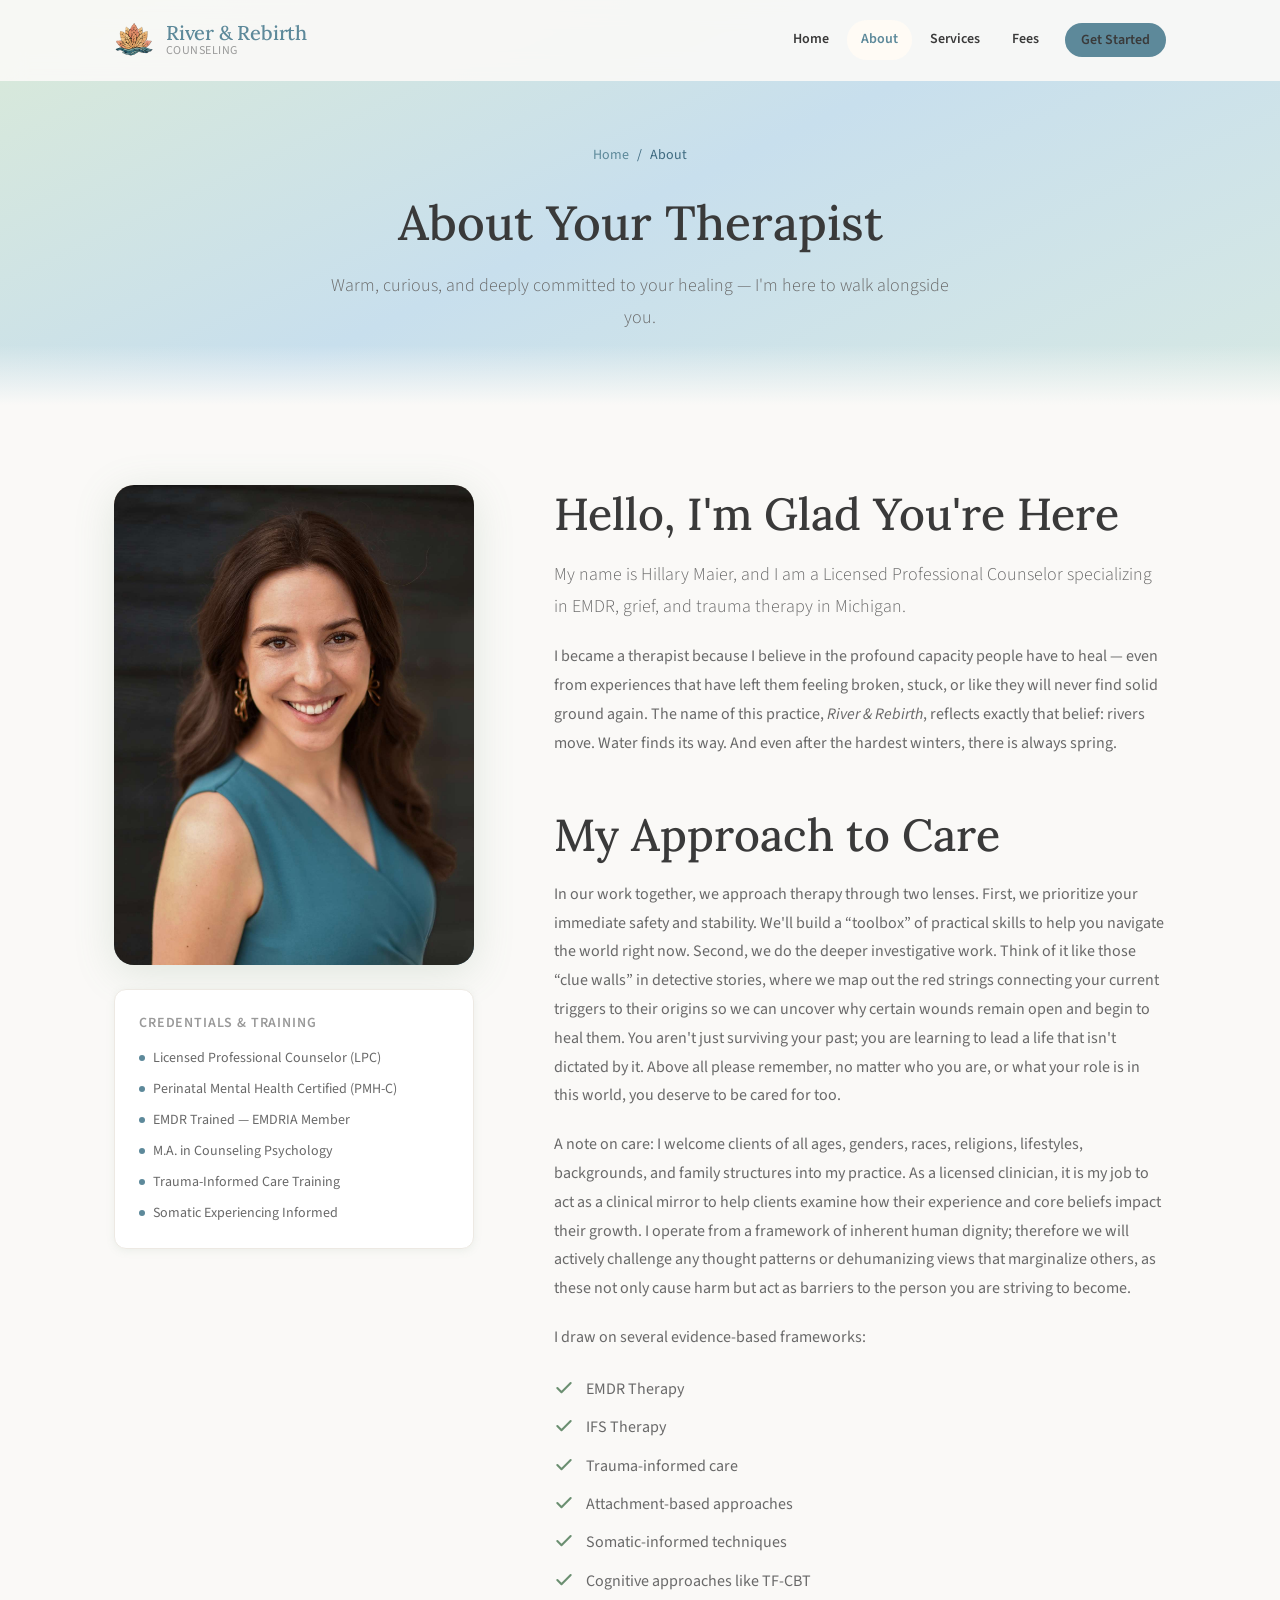
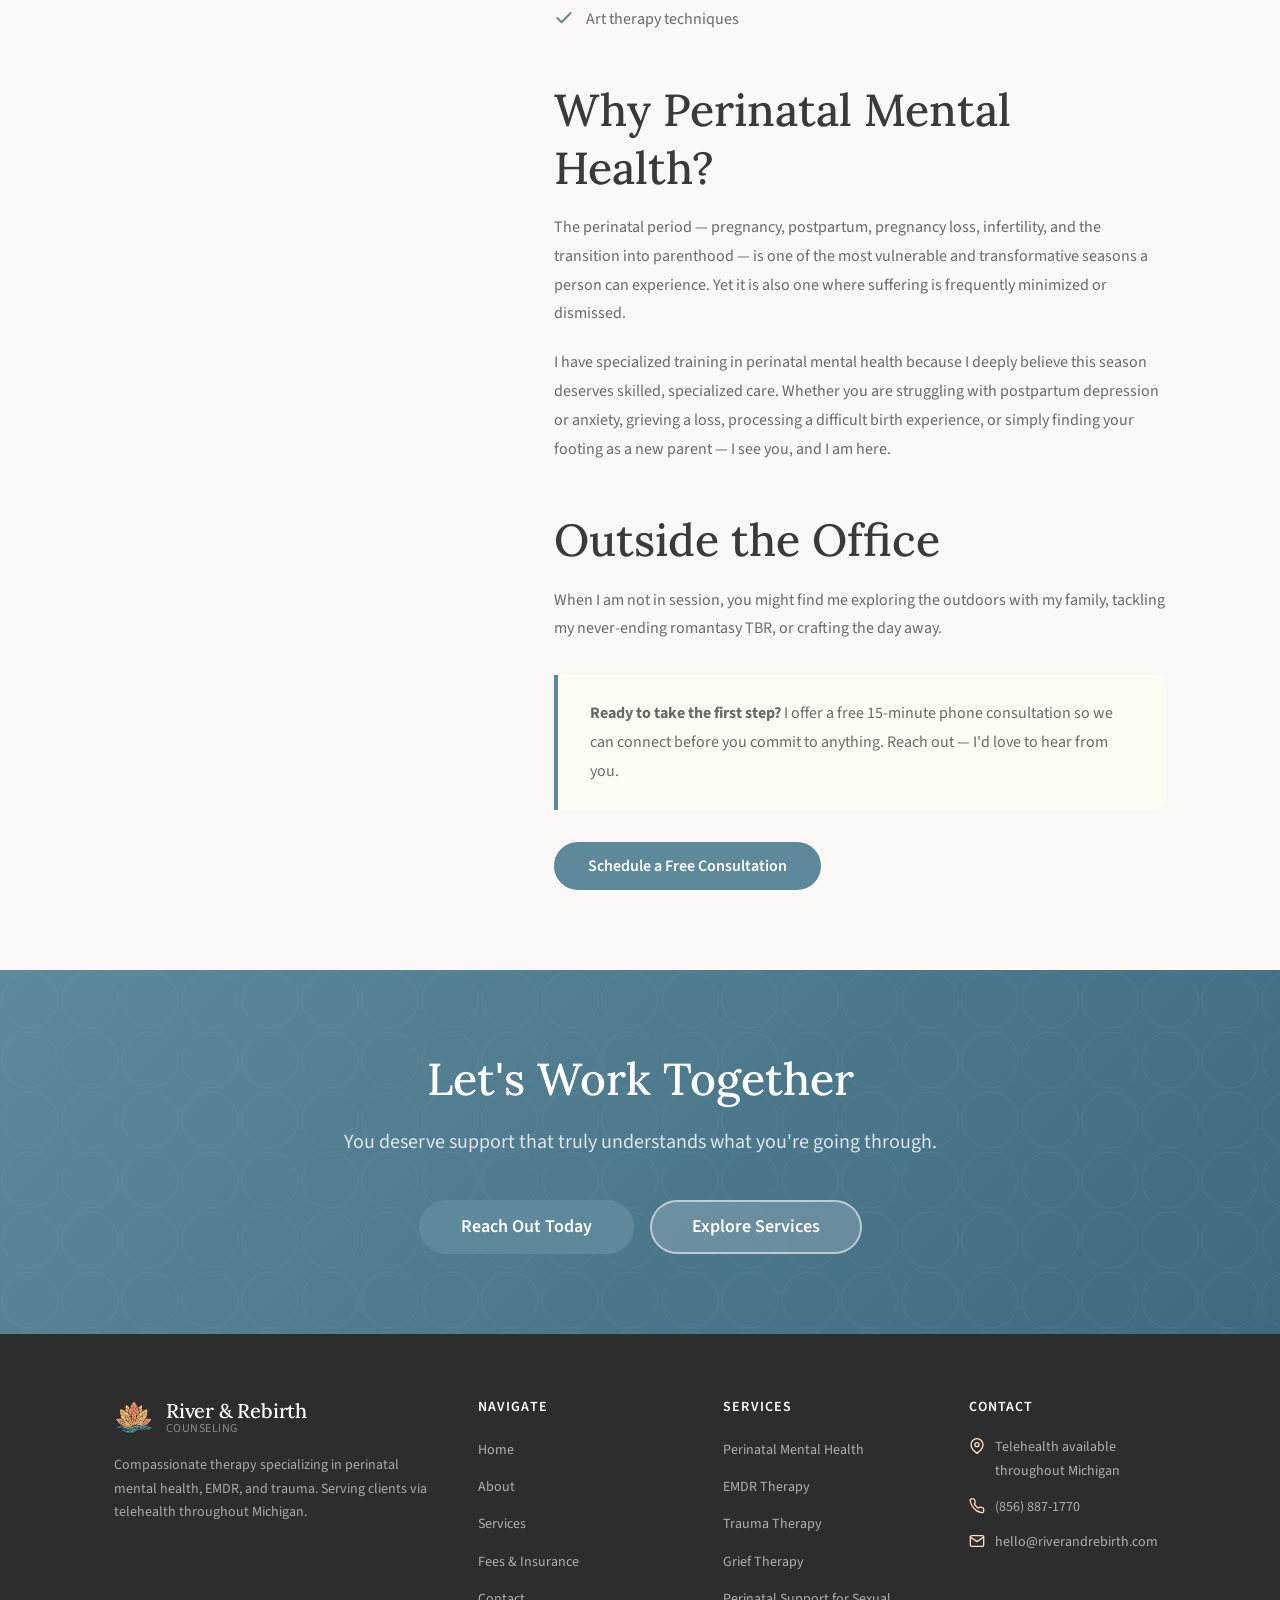
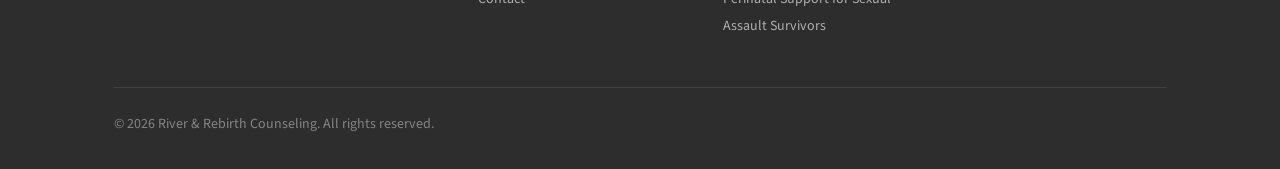
==== about.html @ 1a4ad96e "text updates" ====
<!DOCTYPE html>
<html lang="en">
<head>
  <meta charset="UTF-8">
  <meta name="viewport" content="width=device-width, initial-scale=1.0">
  <title>About | River &amp; Rebirth Counseling — Fenton, MI</title>
  <meta name="description" content="Meet your therapist at River &amp; Rebirth Counseling. Learn about the training, philosophy, and approach behind the care you'll receive.">
  <meta name="theme-color" content="#6B8F71">

  <link rel="icon" href="assets/images/logo.png" type="image/png">
  <link rel="preconnect" href="https://fonts.googleapis.com">
  <link rel="preconnect" href="https://fonts.gstatic.com" crossorigin>
  <link href="https://fonts.googleapis.com/css2?family=Lora:ital,wght@0,400;0,500;0,600;1,400;1,500&family=Source+Sans+Pro:wght@300;400;600;700&display=swap" rel="stylesheet">
  <link rel="stylesheet" href="assets/css/styles.css">
</head>
<body>
  <a href="#main" class="skip-link">Skip to main content</a>

  <!-- ═══ HEADER ═══ -->
  <header class="site-header" role="banner">
    <div class="container">
      <a href="index.html" class="site-logo" aria-label="River &amp; Rebirth Counseling — Home">
        <img class="site-logo__icon" src="assets/images/logo.png" alt="" aria-hidden="true">
        <span class="site-logo__text">
          <span class="site-logo__name">River &amp; Rebirth</span>
          <span class="site-logo__tagline">Counseling</span>
        </span>
      </a>

      <nav class="site-nav" id="main-nav" role="navigation" aria-label="Main navigation">
        <a href="index.html">Home</a>
        <a href="about.html">About</a>
        <div class="nav-dropdown">
          <a href="services.html" class="nav-dropdown__toggle" aria-haspopup="true">Services</a>
          <div class="nav-dropdown__menu" role="menu" aria-label="Service pages">
            <a href="perinatal-mental-health.html" role="menuitem">Perinatal Mental Health</a>
            <a href="emdr-therapy.html" role="menuitem">EMDR Therapy</a>
            <a href="trauma-therapy.html" role="menuitem">Trauma Therapy</a>
            <a href="perinatal-support-sexual-assault-survivors.html" role="menuitem">Perinatal Support for Sexual Assault Survivors</a>
            <a href="grief-therapy.html" role="menuitem">Grief Therapy</a>
          </div>
        </div>
        <a href="fees-insurance.html">Fees</a>
        <a href="contact.html" class="btn btn--primary btn--sm">Get Started</a>
      </nav>

      <button class="nav-toggle" aria-expanded="false" aria-controls="main-nav" aria-label="Toggle navigation">
        <span></span><span></span><span></span>
      </button>
    </div>
  </header>

  <!-- ═══ MAIN ═══ -->
  <main id="main">

    <!-- Page Hero -->
    <section class="page-hero" aria-label="About page introduction">
      <div class="container">
        <nav class="breadcrumb" aria-label="Breadcrumb">
          <a href="index.html">Home</a>
          <span aria-hidden="true">/</span>
          <span aria-current="page">About</span>
        </nav>
        <h1>About Your Therapist</h1>
        <p class="lead">
          Warm, curious, and deeply committed to your healing — I'm here to walk alongside you.
        </p>
      </div>
    </section>

    <!-- About Content -->
    <section class="section" aria-labelledby="about-content-heading">
      <div class="container">
        <div class="about-page-grid">

          <!-- Sidebar -->
          <aside class="therapist-sidebar" aria-label="Therapist profile">
            <div class="therapist-photo">
              <img src="assets/images/headshot.jpg" alt="Therapist headshot for River &amp; Rebirth Counseling">
            </div>

            <div class="credential-list">
              <h4>Credentials &amp; Training</h4>
              <ul>
                <li>Licensed Professional Counselor (LPC)</li>
                <li>Perinatal Mental Health Certified (PMH-C)</li>
                <li>EMDR Trained — EMDRIA Member</li>
                <li>M.A. in Counseling Psychology</li>
                <li>Trauma-Informed Care Training</li>
                <li>Somatic Experiencing Informed</li>
              </ul>
            </div>
          </aside>

          <!-- Main content -->
          <div class="about-page-content">
            <h2 id="about-content-heading">Hello, I'm Glad You're Here</h2>
            <p class="lead">
              My name is Hillary Maier, and I am a Licensed Professional Counselor
              specializing in EMDR, grief, and trauma therapy in Michigan.
            </p>
            <p>
              I became a therapist because I believe in the profound capacity people have to heal —
              even from experiences that have left them feeling broken, stuck, or like they will
              never find solid ground again. The name of this practice, <em>River &amp; Rebirth</em>,
              reflects exactly that belief: rivers move. Water finds its way. And even after the
              hardest winters, there is always spring.
            </p>

            <h2>My Approach to Care</h2>
            <p>
              In our work together, we approach therapy through two lenses. First, we prioritize your
              immediate safety and stability. We'll build a “toolbox” of practical skills to help you
              navigate the world right now. Second, we do the deeper investigative work. Think of it
              like those “clue walls” in detective stories, where we map out the red strings connecting
              your current triggers to their origins so we can uncover why certain wounds remain open
              and begin to heal them. You aren't just surviving your past; you are learning to lead a
              life that isn't dictated by it. Above all please remember, no matter who you are, or what
              your role is in this world, you deserve to be cared for too.
            </p>
            <p>
              A note on care: I welcome clients of all ages, genders, races, religions, lifestyles,
              backgrounds, and family structures into my practice. As a licensed clinician, it is my
              job to act as a clinical mirror to help clients examine how their experience and core
              beliefs impact their growth. I operate from a framework of inherent human dignity;
              therefore we will actively challenge any thought patterns or dehumanizing views that
              marginalize others, as these not only cause harm but act as barriers to the person you
              are striving to become.
            </p>
            <p>I draw on several evidence-based frameworks:</p>
            <ul class="check-list">
              <li>EMDR Therapy</li>
              <li>IFS Therapy</li>
              <li>Trauma-informed care</li>
              <li>Attachment-based approaches</li>
              <li>Somatic-informed techniques</li>
              <li>Cognitive approaches like TF-CBT</li>
              <li>Art therapy techniques</li>
            </ul>

            <h2>Why Perinatal Mental Health?</h2>
            <p>
              The perinatal period — pregnancy, postpartum, pregnancy loss, infertility, and the
              transition into parenthood — is one of the most vulnerable and transformative seasons
              a person can experience. Yet it is also one where suffering is frequently minimized
              or dismissed.
            </p>
            <p>
              I have specialized training in perinatal mental health because I deeply believe this
              season deserves skilled, specialized care. Whether you are struggling with postpartum
              depression or anxiety, grieving a loss, processing a difficult birth experience, or
              simply finding your footing as a new parent — I see you, and I am here.
            </p>

            <h2>Outside the Office</h2>
            <p>
              When I am not in session, you might find me exploring the outdoors with my family,
              tackling my never-ending romantasy TBR, or crafting the day away.
            </p>

            <div class="info-box mt-4">
              <p>
                <strong>Ready to take the first step?</strong> I offer a free 15-minute phone
                consultation so we can connect before you commit to anything. Reach out —
                I'd love to hear from you.
              </p>
            </div>

            <div class="mt-4">
              <a href="contact.html" class="btn btn--primary">Schedule a Free Consultation</a>
            </div>
          </div>
        </div>
      </div>
    </section>

    <!-- CTA -->
    <section class="cta-section" aria-labelledby="about-cta-heading">
      <div class="container">
        <h2 id="about-cta-heading">Let's Work Together</h2>
        <p>You deserve support that truly understands what you're going through.</p>
        <div class="btn-group">
          <a href="contact.html" class="btn btn--primary btn--lg">Reach Out Today</a>
          <a href="services.html" class="btn btn--ghost btn--lg">Explore Services</a>
        </div>
      </div>
    </section>

  </main>

  <!-- ═══ FOOTER ═══ -->
  <footer class="site-footer" role="contentinfo">
    <div class="container">
      <div class="footer-grid">
        <div class="footer-brand">
          <a href="index.html" class="site-logo">
            <img class="site-logo__icon" src="assets/images/logo.png" alt="" aria-hidden="true">
            <span class="site-logo__text">
              <span class="site-logo__name">River &amp; Rebirth</span>
              <span class="site-logo__tagline">Counseling</span>
            </span>
          </a>
          <p>Compassionate therapy specializing in perinatal mental health, EMDR, and trauma. Serving clients via telehealth throughout Michigan.</p>
        </div>
        <div class="footer-col">
          <h4>Navigate</h4>
          <ul>
            <li><a href="index.html">Home</a></li>
            <li><a href="about.html">About</a></li>
            <li><a href="services.html">Services</a></li>
            <li><a href="fees-insurance.html">Fees &amp; Insurance</a></li>
            <li><a href="contact.html">Contact</a></li>
          </ul>
        </div>
        <div class="footer-col">
          <h4>Services</h4>
          <ul>
            <li><a href="perinatal-mental-health.html">Perinatal Mental Health</a></li>
            <li><a href="emdr-therapy.html">EMDR Therapy</a></li>
            <li><a href="trauma-therapy.html">Trauma Therapy</a></li>
            <li><a href="grief-therapy.html">Grief Therapy</a></li>
            <li><a href="perinatal-support-sexual-assault-survivors.html">Perinatal Support for Sexual Assault Survivors</a></li>
          </ul>
        </div>
        <div class="footer-col">
          <h4>Contact</h4>
          <div class="footer-contact-item">
            <svg viewBox="0 0 24 24" fill="none" stroke="currentColor" stroke-width="2" stroke-linecap="round" stroke-linejoin="round" aria-hidden="true"><path d="M21 10c0 7-9 13-9 13s-9-6-9-13a9 9 0 0 1 18 0z"/><circle cx="12" cy="10" r="3"/></svg>
            <span>Telehealth available throughout Michigan</span>
          </div>
          <div class="footer-contact-item">
            <svg viewBox="0 0 24 24" fill="none" stroke="currentColor" stroke-width="2" stroke-linecap="round" stroke-linejoin="round" aria-hidden="true"><path d="M22 16.92v3a2 2 0 0 1-2.18 2 19.79 19.79 0 0 1-8.63-3.07A19.5 19.5 0 0 1 4.69 12a19.79 19.79 0 0 1-3.07-8.67A2 2 0 0 1 3.6 1.27h3a2 2 0 0 1 2 1.72c.127.96.361 1.903.7 2.81a2 2 0 0 1-.45 2.11L7.91 8.8a16 16 0 0 0 6.29 6.29l.86-.86a2 2 0 0 1 2.11-.45c.907.339 1.85.573 2.81.7A2 2 0 0 1 21.73 16.92z"/></svg>
            <a href="tel:+18568871770">(856) 887-1770</a>
          </div>
          <div class="footer-contact-item">
            <svg viewBox="0 0 24 24" fill="none" stroke="currentColor" stroke-width="2" stroke-linecap="round" stroke-linejoin="round" aria-hidden="true"><path d="M4 4h16c1.1 0 2 .9 2 2v12c0 1.1-.9 2-2 2H4c-1.1 0-2-.9-2-2V6c0-1.1.9-2 2-2z"/><polyline points="22,6 12,13 2,6"/></svg>
            <a href="mailto:hello@riverandrebirth.com">hello@riverandrebirth.com</a>
          </div>
        </div>
      </div>
      <div class="footer-bottom">
        <p>&copy; <span id="year"></span> River &amp; Rebirth Counseling. All rights reserved.</p>
      </div>
    </div>
  </footer>

  <script>document.getElementById('year').textContent = new Date().getFullYear();</script>
  <script src="assets/js/script.js"></script>
</body>
</html>
---- assets/css/styles.css ----
/* ============================================
   River & Rebirth Counseling
   Main Stylesheet
   ============================================ */

/* === CUSTOM PROPERTIES === */
:root {
  /* Color palette */
  --clr-primary: #5D899A;
  --clr-primary-dark: #5D899A;
  --clr-primary-light: #FFDEC1;
  --clr-primary-bg: #FFFBF5;
  --clr-secondary: #5B8FA8;
  --clr-secondary-dark: #3E6A80;
  --clr-secondary-bg: #EBF3F7;
  --clr-accent: #C4896A;
  --clr-accent-dark: #FDB690;
  --clr-accent-bg: #FBF0EB;
  --clr-bg: #FAF9F7;
  --clr-bg-alt: #F2EEE8;
  --clr-text: #3A3A3A;
  --clr-text-light: #696969;
  --clr-text-muted: #9A9A9A;
  --clr-white: #FFFFFF;
  --clr-border: #3E6A80;
  --clr-border-light: #EDE9E3;

  /* Shadows */
  --shadow-sm: 0 2px 8px rgba(107, 143, 113, 0.10);
  --shadow-md: 0 4px 20px rgba(107, 143, 113, 0.14);
  --shadow-lg: 0 8px 40px rgba(107, 143, 113, 0.18);
  --shadow-hover: 0 12px 48px rgba(107, 143, 113, 0.22);

  /* Typography */
  --ff-heading: 'Lora', Georgia, 'Times New Roman', serif;
  --ff-body: 'Source Sans Pro', 'Segoe UI', system-ui, Helvetica, Arial, sans-serif;

  /* Font sizes */
  --fs-xs: 0.75rem;
  --fs-sm: 0.875rem;
  --fs-base: 1rem;
  --fs-md: 1.125rem;
  --fs-lg: 1.25rem;
  --fs-xl: 1.5rem;
  --fs-2xl: 1.875rem;
  --fs-3xl: 2.25rem;
  --fs-4xl: 3rem;
  --fs-5xl: 3.75rem;

  /* Font weights */
  --fw-light: 300;
  --fw-normal: 400;
  --fw-medium: 500;
  --fw-semibold: 600;
  --fw-bold: 700;

  /* Layout */
  --max-width: 1100px;
  --max-width-narrow: 760px;
  --container-padding: 1.5rem;
  --header-height: 80px;

  /* Border radius */
  --radius-sm: 6px;
  --radius: 12px;
  --radius-lg: 20px;
  --radius-xl: 32px;
  --radius-full: 9999px;

  /* Transitions */
  --transition: 0.3s ease;
  --transition-slow: 0.6s ease;
  --nav-dropdown-offset: 0.3rem;
  --nav-dropdown-hover-bridge: calc(var(--nav-dropdown-offset) + 0.55rem);
  --nav-dropdown-fade-duration: 0.25s;
  --nav-dropdown-motion-duration: 0.35s;

    /* Header */
    --header-height: 80px;
}

/* === RESET === */
*, *::before, *::after {
  box-sizing: border-box;
  margin: 0;
  padding: 0;
}

html {
  scroll-behavior: smooth;
}

body {
  font-family: var(--ff-body);
  font-size: var(--fs-base);
  color: var(--clr-text);
  background-color: var(--clr-bg);
  line-height: 1.7;
  -webkit-font-smoothing: antialiased;
  -moz-osx-font-smoothing: grayscale;
}

img {
  max-width: 100%;
  height: auto;
  display: block;
}

a {
  color: var(--clr-secondary);
  text-decoration: none;
  transition: color var(--transition);
}

a:hover {
  color: var(--clr-secondary-dark);
}

ul, ol {
  list-style: none;
}

button {
  cursor: pointer;
  font-family: inherit;
  border: none;
  background: none;
}

input, textarea, select {
  font-family: inherit;
  font-size: inherit;
}

/* === TYPOGRAPHY === */

h1, h2, h3, h4, h5, h6 {
  font-family: var(--ff-heading);
  font-weight: var(--fw-medium);
  line-height: 1.3;
  color: var(--clr-text);
}

h1 { font-size: clamp(var(--fs-3xl), 5vw, var(--fs-5xl)); }
h2 { font-size: clamp(var(--fs-2xl), 3.5vw, var(--fs-4xl)); }
h3 { font-size: clamp(var(--fs-xl), 2.5vw, var(--fs-2xl)); }
h4 { font-size: var(--fs-lg); }
h5 { font-size: var(--fs-md); }

p {
  margin-bottom: 1.25rem;
  color: var(--clr-text-light);
  line-height: 1.8;
}

p:last-child {
  margin-bottom: 0;
}

.lead {
  font-size: var(--fs-md);
  line-height: 1.75;
  color: var(--clr-text-light);
  font-weight: var(--fw-light);
}

.text-primary  { color: var(--clr-primary); }
.text-secondary { color: var(--clr-secondary); }
.text-accent   { color: var(--clr-accent); }
.text-muted    { color: var(--clr-text-muted); }

/* === LAYOUT === */

.container {
  width: 100%;
  max-width: var(--max-width);
  margin-inline: auto;
  padding-inline: var(--container-padding);
}

.container--narrow {
  max-width: var(--max-width-narrow);
}

.section {
  padding-block: 5rem;
}

.section--alt      { background-color: var(--clr-bg-alt); }
.section--primary  { background-color: var(--clr-primary-bg); }
.section--secondary{ background-color: var(--clr-secondary-bg); }

.grid { display: grid; gap: 2rem; }
.grid--2 { grid-template-columns: repeat(auto-fit, minmax(min(100%, 340px), 1fr)); }
.grid--3 { grid-template-columns: repeat(auto-fit, minmax(min(100%, 280px), 1fr)); }

.text-center { text-align: center; }

/* === SECTION HEADERS === */

.section-header {
  text-align: center;
  margin-bottom: 3.5rem;
}

.section-tag {
  display: inline-block;
  font-size: var(--fs-sm);
  font-weight: var(--fw-semibold);
  letter-spacing: 0.1em;
  text-transform: uppercase;
  color: var(--clr-primary);
  margin-bottom: 0.75rem;
}

.section-header h2 {
  margin-bottom: 1rem;
}

.section-header p {
  max-width: 600px;
  margin-inline: auto;
}

/* === BUTTONS === */

.btn {
  display: inline-flex;
  align-items: center;
  gap: 0.5rem;
  padding: 0.875rem 2rem;
  border-radius: var(--radius-full);
  font-family: var(--ff-body);
  font-size: var(--fs-base);
  font-weight: var(--fw-semibold);
  line-height: 1;
  text-decoration: none;
  cursor: pointer;
  border: 2px solid transparent;
  transition: all var(--transition);
  white-space: nowrap;
}

.btn--primary {
  background-color: var(--clr-primary);
  color: var(--clr-white);
  border-color: var(--clr-primary);
}

.btn--primary:hover {
  background-color: var(--clr-primary-dark);
  border-color: var(--clr-primary-dark);
  color: var(--clr-white);
  transform: translateY(-2px);
  box-shadow: var(--shadow-md);
}

.btn--secondary {
  background-color: transparent;
  color: var(--clr-primary);
  border-color: var(--clr-primary);
}

.btn--secondary:hover {
  background-color: var(--clr-primary);
  color: var(--clr-white);
  transform: translateY(-2px);
}

.btn--ghost {
  background-color: rgba(255, 255, 255, 0.18);
  color: var(--clr-white);
  border-color: rgba(255, 255, 255, 0.55);
  backdrop-filter: blur(4px);
}

.btn--ghost:hover {
  background-color: rgba(255, 255, 255, 0.32);
  color: var(--clr-white);
  transform: translateY(-2px);
}

.btn--lg {
  padding: 1rem 2.5rem;
  font-size: var(--fs-md);
}

.btn--sm {
  padding: 0.625rem 1.25rem;
  font-size: var(--fs-sm);
}

/* === CARDS === */

.card {
  background: var(--clr-white);
  border-radius: var(--radius);
  padding: 2rem;
  border: 1px solid var(--clr-border-light);
  box-shadow: var(--shadow-sm);
  transition: transform var(--transition), box-shadow var(--transition);
}

.card:hover {
  transform: translateY(-4px);
  box-shadow: var(--shadow-hover);
}

.card__icon {
  width: 56px;
  height: 56px;
  border-radius: var(--radius);
  display: flex;
  align-items: center;
  justify-content: center;
  margin-bottom: 1.25rem;
  background-color: var(--clr-primary-bg);
}

.card__icon svg {
  width: 28px;
  height: 28px;
  color: var(--clr-primary);
}

.card__icon--secondary  { background-color: var(--clr-secondary-bg); }
.card__icon--secondary svg { color: var(--clr-secondary); }
.card__icon--accent     { background-color: var(--clr-accent-bg); }
.card__icon--accent svg { color: var(--clr-accent); }

.card h3 { margin-bottom: 0.75rem; }

.card p {
  margin-bottom: 1.25rem;
  font-size: var(--fs-sm);
}

.card-link {
  font-size: var(--fs-sm);
  font-weight: var(--fw-semibold);
  color: var(--clr-primary);
  display: inline-flex;
  align-items: center;
  gap: 0.375rem;
  transition: gap var(--transition);
}

.card-link:hover {
  gap: 0.625rem;
  color: var(--clr-primary-dark);
}

.card-link svg {
  width: 16px;
  height: 16px;
}

/* === HEADER & NAVIGATION === */

.site-header {
  position: fixed;
  top: 0;
  left: 0;
  right: 0;
  z-index: 100;
  background-color: rgba(250, 249, 247, 0.92);
  backdrop-filter: blur(12px);
  -webkit-backdrop-filter: blur(12px);
  border-bottom: 1px solid transparent;
  transition: border-color var(--transition), box-shadow var(--transition);
}

.site-header.scrolled {
  border-bottom-color: var(--clr-border);
  box-shadow: var(--shadow-sm);
}

.site-header .container {
  display: flex;
  align-items: center;
  justify-content: space-between;
  height: 80px;
  gap: 2rem;
}

.site-logo {
  display: flex;
  align-items: center;
  gap: 0.75rem;
  text-decoration: none;
  flex-shrink: 0;
}

.site-logo__icon {
  width: 40px;
  height: 40px;
  flex-shrink: 0;
}

.site-logo__text {
  display: flex;
  flex-direction: column;
  line-height: 1.1;
}

.site-logo__name {
  font-family: var(--ff-heading);
  font-size: var(--fs-lg);
  font-weight: var(--fw-medium);
  color: var(--clr-primary-dark);
  letter-spacing: -0.01em;
}

.site-logo__tagline {
  font-size: var(--fs-xs);
  color: var(--clr-text-muted);
  font-weight: var(--fw-normal);
  letter-spacing: 0.04em;
  text-transform: uppercase;
}

.site-nav {
  display: flex;
  align-items: center;
  gap: 0.25rem;
}

.site-nav a {
  font-size: var(--fs-sm);
  font-weight: var(--fw-semibold);
  color: var(--clr-text);
  padding: 0.5rem 0.875rem;
  border-radius: var(--radius-full);
  transition: all var(--transition);
  white-space: nowrap;
}

.site-nav a:hover,
.site-nav a.active {
  color: var(--clr-primary-dark);
  background-color: var(--clr-primary-bg);
}

.site-nav .btn {
  margin-left: 0.5rem;
}

.nav-dropdown {
  position: relative;
}

.nav-dropdown::after {
  content: "";
  position: absolute;
  top: 100%;
  left: 0;
  width: max(100%, 20rem);
  height: var(--nav-dropdown-hover-bridge);
}

.nav-dropdown__toggle {
  display: inline-flex;
  align-items: center;
}

.nav-dropdown__menu {
  position: absolute;
  top: calc(100% + var(--nav-dropdown-offset));
  left: 0;
  display: flex;
  flex-direction: column;
  gap: 0.2rem;
  min-width: 20rem;
  padding: 0.625rem;
  border: 1px solid var(--clr-border-light);
  border-radius: var(--radius);
  background: linear-gradient(180deg, #FFFFFF 0%, #FAF9F7 100%);
  box-shadow: 0 12px 34px rgba(93, 137, 154, 0.16), 0 2px 10px rgba(93, 137, 154, 0.1);
  backdrop-filter: blur(10px);
  -webkit-backdrop-filter: blur(10px);
  opacity: 0;
  visibility: hidden;
  pointer-events: none;
  transform: translateY(0.45rem) scale(0.98);
  transform-origin: top left;
  transition: opacity var(--nav-dropdown-fade-duration) ease, transform var(--nav-dropdown-motion-duration) cubic-bezier(0.22, 1, 0.36, 1), visibility 0s linear var(--nav-dropdown-fade-duration);
  z-index: 110;
}

.nav-dropdown:hover .nav-dropdown__menu,
.nav-dropdown:focus-within .nav-dropdown__menu {
  opacity: 1;
  visibility: visible;
  pointer-events: auto;
  transform: translateY(0) scale(1);
  transition: opacity var(--nav-dropdown-fade-duration) ease, transform var(--nav-dropdown-motion-duration) cubic-bezier(0.22, 1, 0.36, 1), visibility 0s linear 0s;
}

.nav-dropdown__menu a {
  padding: 0.6rem 0.75rem;
  border-radius: var(--radius-sm);
  white-space: normal;
  line-height: 1.4;
  font-weight: var(--fw-normal);
  transition: transform var(--transition), background-color var(--transition), color var(--transition);
}

.nav-dropdown__menu a:hover,
.nav-dropdown__menu a:focus-visible {
  transform: translateX(2px);
}

.nav-toggle {
  display: none;
  flex-direction: column;
  justify-content: center;
  align-items: center;
  width: 44px;
  height: 44px;
  gap: 6px;
  cursor: pointer;
  padding: 8px;
  border-radius: var(--radius-sm);
  transition: background-color var(--transition);
}

.nav-toggle:hover {
  background-color: var(--clr-primary-bg);
}

.nav-toggle span {
  display: block;
  width: 22px;
  height: 2px;
  background-color: var(--clr-text);
  border-radius: 2px;
  transition: all var(--transition);
  transform-origin: center;
}

.nav-toggle.active span:nth-child(1) {
  transform: translateY(8px) rotate(45deg);
}

.nav-toggle.active span:nth-child(2) {
  opacity: 0;
  transform: scaleX(0);
}

.nav-toggle.active span:nth-child(3) {
  transform: translateY(-8px) rotate(-45deg);
}

/* === HERO === */

.hero {
  padding-top: var(--header-height);
  position: relative;
  overflow: hidden;
  background: linear-gradient(155deg, #DAEAD8 0%, #C8DFED 40%, #D6E8E3 72%, #E5ECDF 100%);
  min-height: 92vh;
  display: flex;
  flex-direction: column;
}

.hero__content {
  display: grid;
  grid-template-columns: 1fr 1fr;
  gap: 4rem;
  align-items: center;
  padding-top: 5rem;
  padding-bottom: 5rem;
  flex: 1;
  position: relative;
  z-index: 1;
}

.hero__badge {
  display: inline-flex;
  align-items: center;
  gap: 0.5rem;
  background-color: rgba(255, 255, 255, 0.65);
  border: 1px solid rgba(107, 143, 113, 0.3);
  border-radius: var(--radius-full);
  padding: 0.375rem 1rem;
  font-size: var(--fs-sm);
  font-weight: var(--fw-semibold);
  color: var(--clr-primary-dark);
  margin-bottom: 1.5rem;
  backdrop-filter: blur(8px);
}

.hero__badge-dot {
  width: 6px;
  height: 6px;
  background-color: var(--clr-primary);
  border-radius: 50%;
}

.hero h1 {
  font-size: clamp(2.25rem, 4.5vw, 3.5rem);
  font-weight: var(--fw-medium);
  color: var(--clr-text);
  margin-bottom: 1.25rem;
  letter-spacing: -0.02em;
  line-height: 1.2;
}

.hero h1 em {
  font-style: italic;
  color: var(--clr-primary-dark);
}

.hero__subtitle {
  font-size: var(--fs-md);
  color: var(--clr-text-light);
  margin-bottom: 2.5rem;
  font-weight: var(--fw-light);
  line-height: 1.75;
  max-width: 480px;
}

.hero__cta {
  display: flex;
  flex-wrap: wrap;
  gap: 1rem;
  align-items: center;
  margin-bottom: 2.5rem;
}

.hero__trust {
  display: flex;
  align-items: center;
  gap: 1.5rem;
  flex-wrap: wrap;
}

.hero__trust-item {
  display: flex;
  align-items: center;
  gap: 0.375rem;
  font-size: var(--fs-sm);
  color: var(--clr-text-light);
}

.hero__trust-item svg {
  width: 16px;
  height: 16px;
  color: var(--clr-primary);
  flex-shrink: 0;
}

.hero__visual {
  display: flex;
  justify-content: center;
  align-items: center;
  position: relative;
}

.hero__photo-frame {
  width: 100%;
  max-width: 400px;
  aspect-ratio: 4/5;
  border-radius: var(--radius-xl);
  background: linear-gradient(145deg, rgba(255,255,255,0.7) 0%, rgba(255,255,255,0.3) 100%);
  border: 2px solid rgba(255,255,255,0.8);
  box-shadow: var(--shadow-lg);
  position: relative;
  overflow: hidden;
  backdrop-filter: blur(8px);
  display: flex;
  flex-direction: column;
  align-items: center;
  justify-content: center;
  gap: 1rem;
}

.hero__photo-frame img {
  width: 100%;
  height: 100%;
  object-fit: cover;
  position: absolute;
  inset: 0;
}

.hero__photo-inner {
  width: 72%;
  aspect-ratio: 1;
  border-radius: 50%;
  background: linear-gradient(145deg, var(--clr-primary-light), var(--clr-secondary));
  display: flex;
  align-items: center;
  justify-content: center;
}

.hero__photo-inner svg {
  width: 48%;
  height: 48%;
  color: rgba(255,255,255,0.75);
}

.hero__photo-placeholder-text {
  font-size: var(--fs-sm);
  color: var(--clr-text-muted);
  text-align: center;
  padding: 0 1.5rem;
}

.hero__decoration {
  position: absolute;
  border-radius: 50%;
  pointer-events: none;
}

.hero__decoration--1 {
  width: 320px;
  height: 320px;
  background: radial-gradient(circle, rgba(91,143,168,0.25) 0%, transparent 70%);
  top: -80px;
  right: -60px;
}

.hero__decoration--2 {
  width: 220px;
  height: 220px;
  background: radial-gradient(circle, rgba(196,137,106,0.2) 0%, transparent 70%);
  bottom: 120px;
  left: -60px;
}

.hero__waves {
  width: 100%;
  overflow: hidden;
  line-height: 0;
  margin-top: auto;
}

.hero__waves svg {
  display: block;
  width: 100%;
  height: 80px;
}

/* === PAGE HERO (inner pages) === */

.page-hero {
  padding-top: calc(80px + 4rem);
  padding-bottom: 4.5rem;
  background: linear-gradient(155deg, #DAEAD8 0%, #C8DFED 50%, #D6E8E3 100%);
  text-align: center;
  position: relative;
  overflow: hidden;
}

.page-hero::after {
  content: '';
  position: absolute;
  bottom: 0;
  left: 0;
  right: 0;
  height: 60px;
  background: linear-gradient(to bottom, transparent, var(--clr-bg));
  pointer-events: none;
}

.page-hero h1 {
  font-size: clamp(var(--fs-2xl), 4vw, var(--fs-4xl));
  margin-bottom: 1rem;
}

.page-hero .lead {
  max-width: 620px;
  margin-inline: auto;
}

.breadcrumb {
  display: flex;
  justify-content: center;
  gap: 0.5rem;
  align-items: center;
  font-size: var(--fs-sm);
  color: var(--clr-text-muted);
  margin-bottom: 1.5rem;
}

.breadcrumb a { color: var(--clr-primary); }

.breadcrumb span { color: var(--clr-border); }

/* === TRUST BAR === */

.trust-bar {
  background-color: var(--clr-white);
  border-bottom: 1px solid var(--clr-border-light);
  padding-block: 1.25rem;
}

.trust-bar .container {
  display: flex;
  justify-content: center;
  gap: 2.5rem;
  flex-wrap: wrap;
  align-items: center;
}

.trust-item {
  display: flex;
  align-items: center;
  gap: 0.5rem;
  font-size: var(--fs-sm);
  color: var(--clr-text-light);
  font-weight: var(--fw-semibold);
}

.trust-item svg {
  width: 18px;
  height: 18px;
  color: var(--clr-primary);
  flex-shrink: 0;
}

/* === ABOUT TEASER (home) === */

.about-grid {
  display: grid;
  grid-template-columns: 1fr 1fr;
  gap: 5rem;
  align-items: center;
}

.about-visual {
  position: relative;
}

.about-photo {
  width: 100%;
  aspect-ratio: 3/4;
  border-radius: var(--radius-lg);
  background: linear-gradient(145deg, var(--clr-primary-light), var(--clr-secondary));
  position: relative;
  overflow: hidden;
  box-shadow: var(--shadow-lg);
  display: flex;
  flex-direction: column;
  align-items: center;
  justify-content: center;
  gap: 1rem;
}

.about-photo img {
  width: 100%;
  height: 100%;
  object-fit: cover;
  position: absolute;
  inset: 0;
}

.about-photo-placeholder {
  color: rgba(255,255,255,0.7);
  font-size: var(--fs-sm);
  text-align: center;
  padding: 2rem;
}

.about-photo-placeholder svg {
  width: 56px;
  height: 56px;
  margin-bottom: 0.75rem;
  opacity: 0.65;
}

.about-credentials {
  position: absolute;
  bottom: -1.5rem;
  right: -1.5rem;
  background: var(--clr-white);
  border-radius: var(--radius);
  padding: 1.25rem 1.5rem;
  box-shadow: var(--shadow-md);
  min-width: 200px;
  border: 1px solid var(--clr-border-light);
}

.about-credentials h4 {
  font-size: var(--fs-sm);
  color: var(--clr-primary-dark);
  margin-bottom: 0.25rem;
}

.about-credentials p {
  font-size: var(--fs-xs);
  color: var(--clr-text-muted);
  margin: 0;
}

.about-content h2 { margin-bottom: 1.5rem; }

.about-content .lead { margin-bottom: 1.5rem; }

.about-values {
  display: flex;
  flex-direction: column;
  gap: 0.75rem;
  margin: 1.5rem 0 2rem;
}

.about-value {
  display: flex;
  align-items: flex-start;
  gap: 0.75rem;
  font-size: var(--fs-sm);
  color: var(--clr-text-light);
}

.about-value svg {
  width: 18px;
  height: 18px;
  color: var(--clr-primary);
  flex-shrink: 0;
  margin-top: 2px;
}

/* === HOW IT WORKS === */

.steps {
  display: grid;
  grid-template-columns: repeat(auto-fit, minmax(min(100%, 240px), 1fr));
  gap: 2rem;
}

.step {
  text-align: center;
  padding: 2rem 1.5rem;
}

.step__number {
  width: 60px;
  height: 60px;
  background: linear-gradient(135deg, var(--clr-primary), var(--clr-secondary));
  border-radius: 50%;
  display: flex;
  align-items: center;
  justify-content: center;
  margin: 0 auto 1.25rem;
  font-family: var(--ff-heading);
  font-size: var(--fs-xl);
  font-weight: var(--fw-medium);
  color: var(--clr-white);
}

.step h3 { font-size: var(--fs-lg); margin-bottom: 0.75rem; }

.step p { font-size: var(--fs-sm); }

/* === QUOTE SECTION === */

.quote-section {
  padding-block: 5rem;
  text-align: center;
  background: linear-gradient(135deg, var(--clr-primary-bg), var(--clr-secondary-bg));
}

blockquote {
  font-family: var(--ff-heading);
  font-size: clamp(var(--fs-lg), 2.5vw, var(--fs-2xl));
  font-style: italic;
  color: var(--clr-primary-dark);
  max-width: 780px;
  margin-inline: auto;
  line-height: 1.65;
  position: relative;
  padding: 0 2rem;
}

blockquote::before {
  content: '\201C';
  font-size: 5rem;
  color: var(--clr-primary-light);
  line-height: 0;
  position: absolute;
  top: 0.5rem;
  left: 0;
  font-family: Georgia, serif;
  opacity: 0.7;
}

blockquote cite {
  display: block;
  font-style: normal;
  font-family: var(--ff-body);
  font-size: var(--fs-sm);
  color: var(--clr-text-muted);
  margin-top: 1.5rem;
  font-weight: var(--fw-semibold);
}

/* === CTA SECTION === */

.cta-section {
  background: linear-gradient(135deg, var(--clr-primary-dark) 0%, var(--clr-secondary-dark) 100%);
  padding-block: 5rem;
  text-align: center;
  position: relative;
  overflow: hidden;
}

.cta-section::before {
  content: '';
  position: absolute;
  inset: 0;
  background-image: url("data:image/svg+xml,%3Csvg width='60' height='60' viewBox='0 0 60 60' xmlns='http://www.w3.org/2000/svg'%3E%3Ccircle cx='30' cy='30' r='28' fill='none' stroke='rgba(255,255,255,0.04)' stroke-width='1'/%3E%3C/svg%3E");
  background-size: 60px 60px;
}

.cta-section .container { position: relative; z-index: 1; }

.cta-section h2 {
  color: var(--clr-white);
  margin-bottom: 1rem;
  font-size: clamp(var(--fs-2xl), 3.5vw, var(--fs-4xl));
}

.cta-section p {
  color: rgba(255, 255, 255, 0.82);
  font-size: var(--fs-lg);
  max-width: 600px;
  margin-inline: auto;
  margin-bottom: 2.5rem;
}

.btn-group {
  display: flex;
  gap: 1rem;
  justify-content: center;
  flex-wrap: wrap;
}

.crisis-note {
  margin-top: 2rem;
  font-size: var(--fs-sm);
  color: rgba(255,255,255,0.65);
}

.crisis-note a {
  color: rgba(255,255,255,0.9);
  text-decoration: underline;
}

/* === FOOTER === */

.site-footer {
  background-color: #2D2D2D;
  color: rgba(255,255,255,0.7);
  padding-top: 4rem;
  padding-bottom: 2rem;
}

.footer-grid {
  display: grid;
  grid-template-columns: 1.6fr 1fr 1fr 1fr;
  gap: 3rem;
  margin-bottom: 3rem;
}

.footer-brand .site-logo__name { color: var(--clr-white); }
.footer-brand .site-logo__tagline { color: rgba(255,255,255,0.45); }

.footer-brand p {
  color: rgba(255,255,255,0.6);
  font-size: var(--fs-sm);
  line-height: 1.7;
  margin-top: 1rem;
}

.footer-col h4 {
  color: var(--clr-white);
  font-family: var(--ff-body);
  font-size: var(--fs-sm);
  font-weight: var(--fw-semibold);
  text-transform: uppercase;
  letter-spacing: 0.08em;
  margin-bottom: 1.25rem;
}

.footer-col ul {
  display: flex;
  flex-direction: column;
  gap: 0.625rem;
}

.footer-col ul a {
  font-size: var(--fs-sm);
  color: rgba(255,255,255,0.62);
}

.footer-col ul a:hover { color: var(--clr-white); }

.footer-contact-item {
  display: flex;
  align-items: flex-start;
  gap: 0.625rem;
  font-size: var(--fs-sm);
  color: rgba(255,255,255,0.62);
  margin-bottom: 0.75rem;
}

.footer-contact-item svg {
  width: 16px;
  height: 16px;
  color: var(--clr-primary-light);
  flex-shrink: 0;
  margin-top: 2px;
}

.footer-contact-item a { color: rgba(255,255,255,0.62); }
.footer-contact-item a:hover { color: var(--clr-white); }

.footer-bottom {
  border-top: 1px solid rgba(255,255,255,0.1);
  padding-top: 1.5rem;
  display: flex;
  justify-content: space-between;
  align-items: center;
  flex-wrap: wrap;
  gap: 1rem;
}

.footer-bottom p {
  font-size: var(--fs-sm);
  color: rgba(255,255,255,0.42);
  margin: 0;
}

.footer-bottom-links {
  display: flex;
  gap: 1.5rem;
}

.footer-bottom-links a {
  font-size: var(--fs-sm);
  color: rgba(255,255,255,0.42);
}

.footer-bottom-links a:hover { color: rgba(255,255,255,0.8); }

/* === SERVICE DETAIL PAGES === */

.service-content {
  max-width: var(--max-width-narrow);
  margin-inline: auto;
}

.service-content h2 {
  margin-top: 3rem;
  margin-bottom: 1.25rem;
}

.service-content h2:first-child { margin-top: 0; }

.info-box {
  background-color: var(--clr-primary-bg);
  border-left: 4px solid var(--clr-primary);
  border-radius: 0 var(--radius) var(--radius) 0;
  padding: 1.5rem 2rem;
  margin-block: 2rem;
}

.info-box p { margin: 0; }
.info-box p + p { margin-top: 0.75rem; }

.info-box--secondary {
  background-color: var(--clr-secondary-bg);
  border-left-color: var(--clr-secondary);
}

.info-box--accent {
  background-color: var(--clr-accent-bg);
  border-left-color: var(--clr-accent);
}

.check-list {
  display: flex;
  flex-direction: column;
  gap: 0.75rem;
  margin-block: 1.5rem;
  padding-left: 0;
}

.check-list li {
  display: flex;
  align-items: flex-start;
  gap: 0.75rem;
  font-size: var(--fs-base);
  color: var(--clr-text-light);
  line-height: 1.65;
}

.check-list li::before {
  content: '';
  width: 20px;
  height: 20px;
  background-image: url("data:image/svg+xml,%3Csvg xmlns='http://www.w3.org/2000/svg' viewBox='0 0 24 24' fill='none' stroke='%236B8F71' stroke-width='2.5' stroke-linecap='round' stroke-linejoin='round'%3E%3Cpolyline points='20 6 9 17 4 12'%3E%3C/polyline%3E%3C/svg%3E");
  background-repeat: no-repeat;
  background-size: contain;
  flex-shrink: 0;
  margin-top: 2px;
}

.phases {
  display: flex;
  flex-direction: column;
  gap: 1.25rem;
  margin-block: 2rem;
}

.phase {
  display: flex;
  gap: 1.5rem;
  align-items: flex-start;
  background: var(--clr-white);
  border-radius: var(--radius);
  padding: 1.5rem;
  border: 1px solid var(--clr-border-light);
  box-shadow: var(--shadow-sm);
}

.phase__number {
  width: 48px;
  height: 48px;
  border-radius: 50%;
  background: linear-gradient(135deg, var(--clr-primary), var(--clr-secondary));
  color: var(--clr-white);
  display: flex;
  align-items: center;
  justify-content: center;
  font-family: var(--ff-heading);
  font-size: var(--fs-lg);
  font-weight: var(--fw-medium);
  flex-shrink: 0;
}

.phase__content h3 { font-size: var(--fs-lg); margin-bottom: 0.5rem; }
.phase__content p  { font-size: var(--fs-sm); margin: 0; }

/* === FEES PAGE === */

.fee-table {
  width: 100%;
  border-collapse: collapse;
  margin-block: 2rem;
  background: var(--clr-white);
  border-radius: var(--radius);
  overflow: hidden;
  box-shadow: var(--shadow-sm);
  border: 1px solid var(--clr-border-light);
}

.fee-table th {
  background-color: var(--clr-primary-bg);
  padding: 1rem 1.5rem;
  text-align: left;
  font-family: var(--ff-heading);
  font-size: var(--fs-base);
  font-weight: var(--fw-medium);
  color: var(--clr-primary-dark);
  border-bottom: 2px solid var(--clr-border);
}

.fee-table td {
  padding: 1rem 1.5rem;
  font-size: var(--fs-sm);
  color: var(--clr-text-light);
  border-bottom: 1px solid var(--clr-border-light);
  vertical-align: middle;
}

.fee-table tr:last-child td { border-bottom: none; }
.fee-table tr:hover td { background-color: var(--clr-bg); }

/* === CONTACT PAGE === */

.contact-info { max-width: 72rem; }
.contact-info h2 { font-size: var(--fs-2xl); margin-bottom: 1.25rem; }

.contact-layout {
  display: grid;
  grid-template-columns: 1fr 1fr;
  gap: 3rem;
  align-items: start;
  margin-top: 2rem;
}

.contact-layout__side .info-box { margin-bottom: 1.5rem; }
.contact-layout__side .crisis-box { margin-top: 0; }

.contact-details {
  display: flex;
  flex-direction: column;
  gap: 1.25rem;
}

.contact-detail-item {
  display: flex;
  gap: 1rem;
  align-items: flex-start;
}

.contact-detail-item__icon {
  width: 44px;
  height: 44px;
  background-color: var(--clr-primary-bg);
  border-radius: var(--radius-sm);
  display: flex;
  align-items: center;
  justify-content: center;
  flex-shrink: 0;
}

.contact-detail-item__icon svg {
  width: 20px;
  height: 20px;
  color: var(--clr-primary);
}

.contact-detail-item__content h4 {
  font-size: var(--fs-sm);
  font-family: var(--ff-body);
  font-weight: var(--fw-semibold);
  margin-bottom: 0.25rem;
  color: var(--clr-text);
}

.contact-detail-item__content p,
.contact-detail-item__content a {
  font-size: var(--fs-sm);
  color: var(--clr-text-light);
  margin: 0;
}

/* === CRISIS BOX === */

.crisis-box {
  background: linear-gradient(135deg, #FBF0EB, #FDF6F3);
  border: 1px solid rgba(196, 137, 106, 0.3);
  border-radius: var(--radius);
  padding: 2rem;
  margin-top: 3rem;
}

.crisis-box h3 {
  font-size: var(--fs-lg);
  color: var(--clr-accent-dark);
  margin-bottom: 0.75rem;
}

.crisis-box p { font-size: var(--fs-sm); margin-bottom: 1rem; }

.crisis-numbers {
  display: flex;
  flex-wrap: wrap;
  gap: 0.75rem;
}

.crisis-number {
  display: inline-flex;
  align-items: center;
  gap: 0.5rem;
  background: var(--clr-white);
  border: 1px solid var(--clr-border);
  border-radius: var(--radius-full);
  padding: 0.5rem 1rem;
  font-size: var(--fs-sm);
  font-weight: var(--fw-semibold);
  color: var(--clr-text);
  text-decoration: none;
  transition: all var(--transition);
}

.crisis-number:hover {
  border-color: var(--clr-accent);
  color: var(--clr-accent-dark);
  background-color: var(--clr-accent-bg);
}

/* === ABOUT PAGE === */

.about-page-grid {
  display: grid;
  grid-template-columns: 360px 1fr;
  gap: 5rem;
  align-items: start;
}

.therapist-sidebar {
  position: sticky;
  top: 100px;
}

.therapist-photo {
  width: 100%;
  aspect-ratio: 3/4;
  border-radius: var(--radius-lg);
  background: linear-gradient(145deg, var(--clr-primary-light), var(--clr-secondary));
  box-shadow: var(--shadow-lg);
  overflow: hidden;
  margin-bottom: 1.5rem;
  display: flex;
  flex-direction: column;
  align-items: center;
  justify-content: center;
  gap: 0.75rem;
}

.therapist-photo img {
  width: 100%;
  height: 100%;
  object-fit: cover;
}

.therapist-photo-placeholder {
  color: rgba(255,255,255,0.8);
  text-align: center;
}

.therapist-photo-placeholder svg {
  width: 64px;
  height: 64px;
  opacity: 0.65;
  margin-bottom: 0.5rem;
}

.therapist-photo-placeholder p {
  font-size: var(--fs-sm);
  color: rgba(255,255,255,0.6);
  margin: 0;
  padding: 0 1.5rem;
}

.credential-list {
  background: var(--clr-white);
  border-radius: var(--radius);
  padding: 1.5rem;
  border: 1px solid var(--clr-border-light);
  box-shadow: var(--shadow-sm);
}

.credential-list h4 {
  font-family: var(--ff-body);
  font-size: var(--fs-sm);
  font-weight: var(--fw-semibold);
  text-transform: uppercase;
  letter-spacing: 0.06em;
  color: var(--clr-text-muted);
  margin-bottom: 1rem;
}

.credential-list ul {
  display: flex;
  flex-direction: column;
  gap: 0.625rem;
}

.credential-list ul li {
  font-size: var(--fs-sm);
  color: var(--clr-text-light);
  display: flex;
  align-items: flex-start;
  gap: 0.5rem;
  line-height: 1.5;
}

.credential-list ul li::before {
  content: '';
  width: 6px;
  height: 6px;
  background: var(--clr-primary);
  border-radius: 50%;
  flex-shrink: 0;
  margin-top: 7px;
}

.about-page-content h2 { margin-top: 3rem; margin-bottom: 1rem; }
.about-page-content h2:first-child { margin-top: 0; }

/* === SKIP LINK === */

.skip-link {
  position: absolute;
  top: -100%;
  left: 1rem;
  background: var(--clr-primary);
  color: var(--clr-white);
  padding: 0.75rem 1.5rem;
  border-radius: 0 0 var(--radius-sm) var(--radius-sm);
  font-weight: var(--fw-semibold);
  z-index: 200;
  transition: top var(--transition);
}

.skip-link:focus { top: 0; color: var(--clr-white); }

/* === UTILITIES === */

.visually-hidden {
  position: absolute;
  width: 1px;
  height: 1px;
  padding: 0;
  margin: -1px;
  overflow: hidden;
  clip: rect(0,0,0,0);
  white-space: nowrap;
  border: 0;
}

.mt-2 { margin-top: 1rem; }
.mt-3 { margin-top: 1.5rem; }
.mt-4 { margin-top: 2rem; }
.mt-6 { margin-top: 3rem; }
.mb-0 { margin-bottom: 0 !important; }

/* === RESPONSIVE === */

@media (max-width: 1024px) {
  .about-grid { grid-template-columns: 1fr; gap: 3rem; }
  .about-credentials { right: 0; bottom: -1rem; }
  .footer-grid { grid-template-columns: 1fr 1fr; gap: 2rem; }
  .about-page-grid { grid-template-columns: 300px 1fr; gap: 3rem; }
  .contact-layout { grid-template-columns: 1fr; gap: 2rem; }
}

@media (max-width: 768px) {
  :root { --container-padding: 1.25rem; }

  .section { padding-block: 3.5rem; }

  .hero__content {
    grid-template-columns: 1fr;
    gap: 2.5rem;
    text-align: center;
    padding-bottom: 3rem;
  }

  .hero__cta    { justify-content: center; }
  .hero__trust  { justify-content: center; }
  .hero__visual { order: -1; }

  .hero__photo-frame { max-width: 260px; margin: 0 auto; }

  .site-nav {
    display: none;
    position: fixed;
    top: var(--header-height);
    height: calc(100vh - var(--header-height));
    left: 0;
    right: 0;
    background-color: var(--clr-white);
    flex-direction: column;
    align-items: stretch;
    padding: 1.5rem;
    gap: 0.5rem;
    border-bottom: 1px solid var(--clr-border);
    box-shadow: var(--shadow-md);
    overflow-y: auto;
    -webkit-overflow-scrolling: touch;
    z-index: 99;
  }

  .site-nav.open { display: flex; }

  .site-nav a {
    padding: 0.875rem 1rem;
    border-radius: var(--radius-sm);
    font-size: var(--fs-base);
  }

  .site-nav .btn {
    margin-left: 0;
    margin-top: 0.5rem;
    text-align: center;
    justify-content: center;
  }

  .nav-dropdown {
    width: 100%;
  }

  .nav-dropdown::after {
    display: none;
  }

  .nav-dropdown__toggle {
    width: 100%;
  }

  .nav-dropdown__menu {
    position: static;
    display: none !important;
    min-width: 0;
    margin-top: 0.25rem;
    padding: 0.25rem 0 0 0.75rem;
    border: 0;
    border-left: 2px solid var(--clr-border-light);
    border-radius: 0;
    background: transparent;
    box-shadow: none;
    opacity: 1;
    visibility: visible;
    pointer-events: auto;
    transform: none;
    transition: none;
  }

  .nav-toggle { display: flex; }

  .footer-grid { grid-template-columns: 1fr; gap: 2rem; }
  .footer-bottom { flex-direction: column; text-align: center; }
  .about-page-grid { grid-template-columns: 1fr; }
  .therapist-sidebar { position: static; }

  blockquote::before { display: none; }
  blockquote { padding: 0; }
}

@media (max-width: 480px) {
  .section { padding-block: 3rem; }
  .cta-section { padding-block: 3.5rem; }
  .fee-table th, .fee-table td { padding: 0.75rem 1rem; }
}

@media print {
  .site-header,
  .site-footer,
  .hero__waves,
  .cta-section,
  .nav-toggle { display: none; }
}
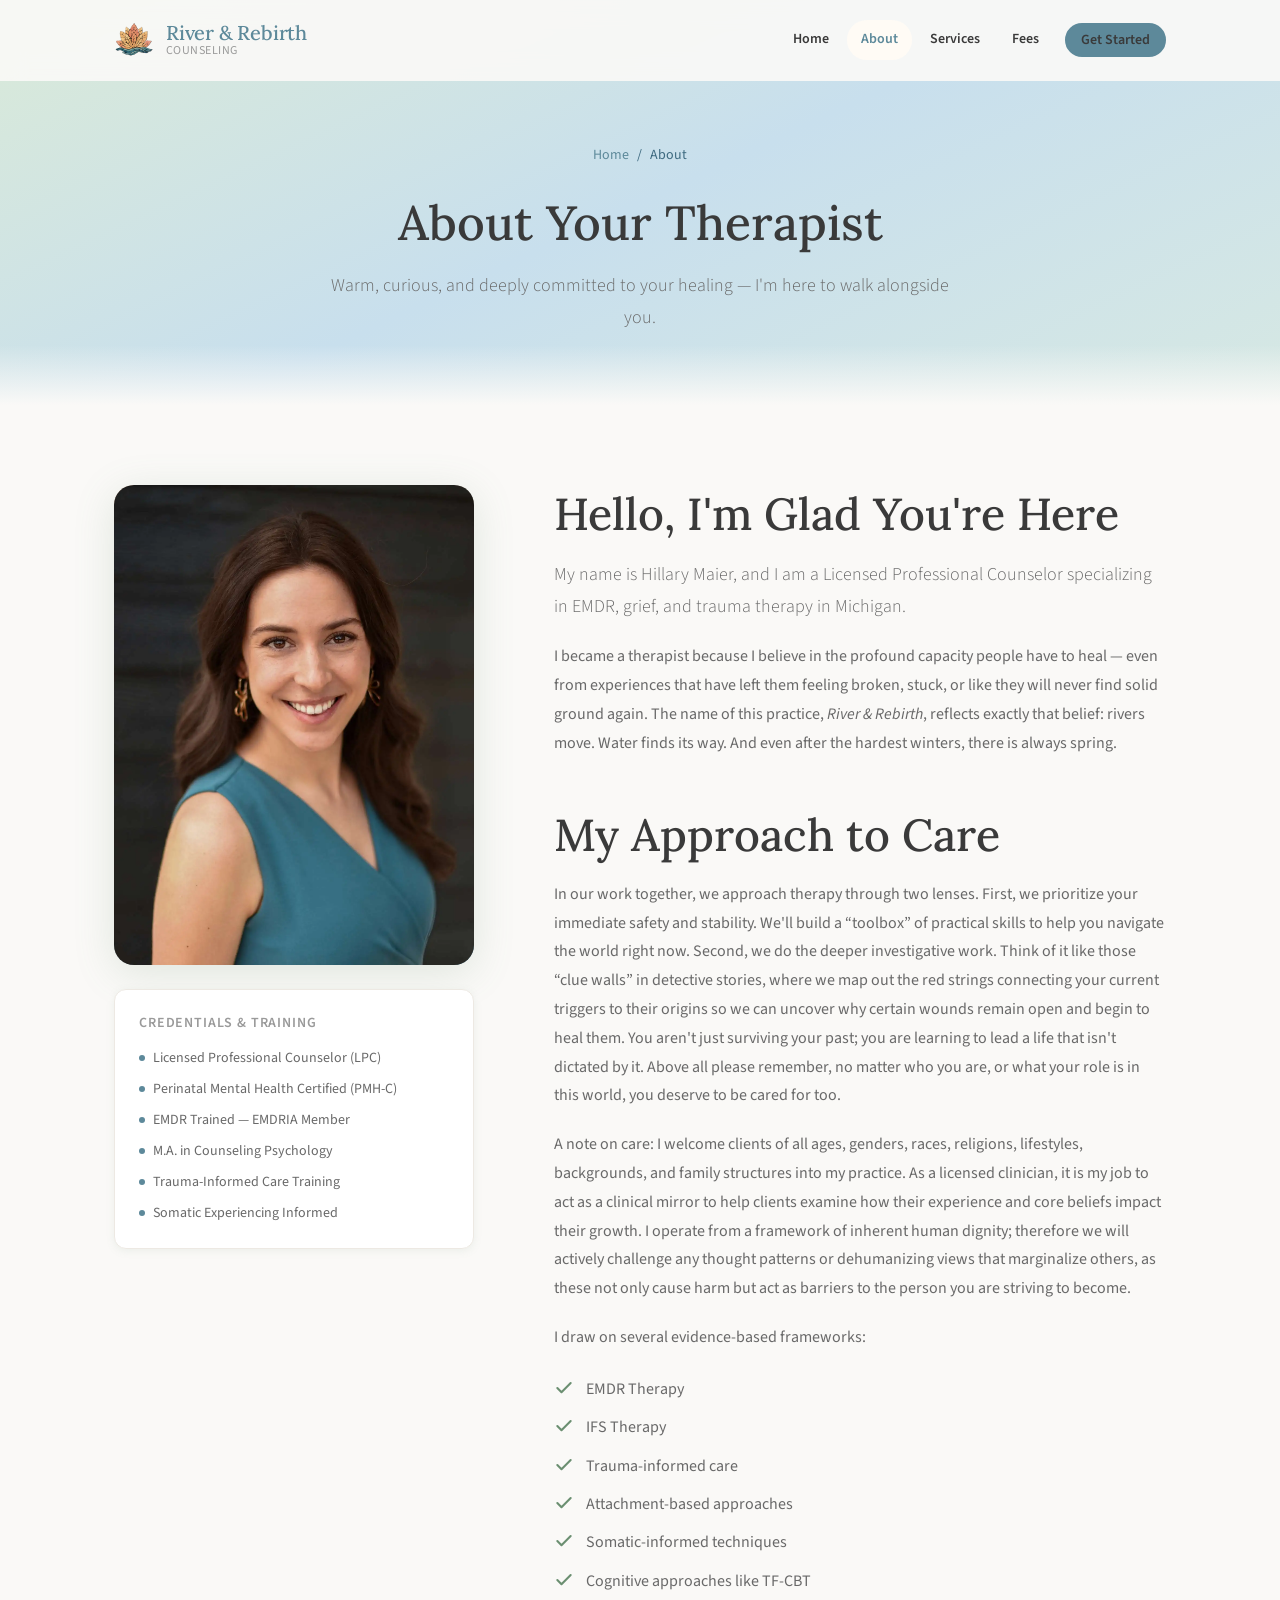
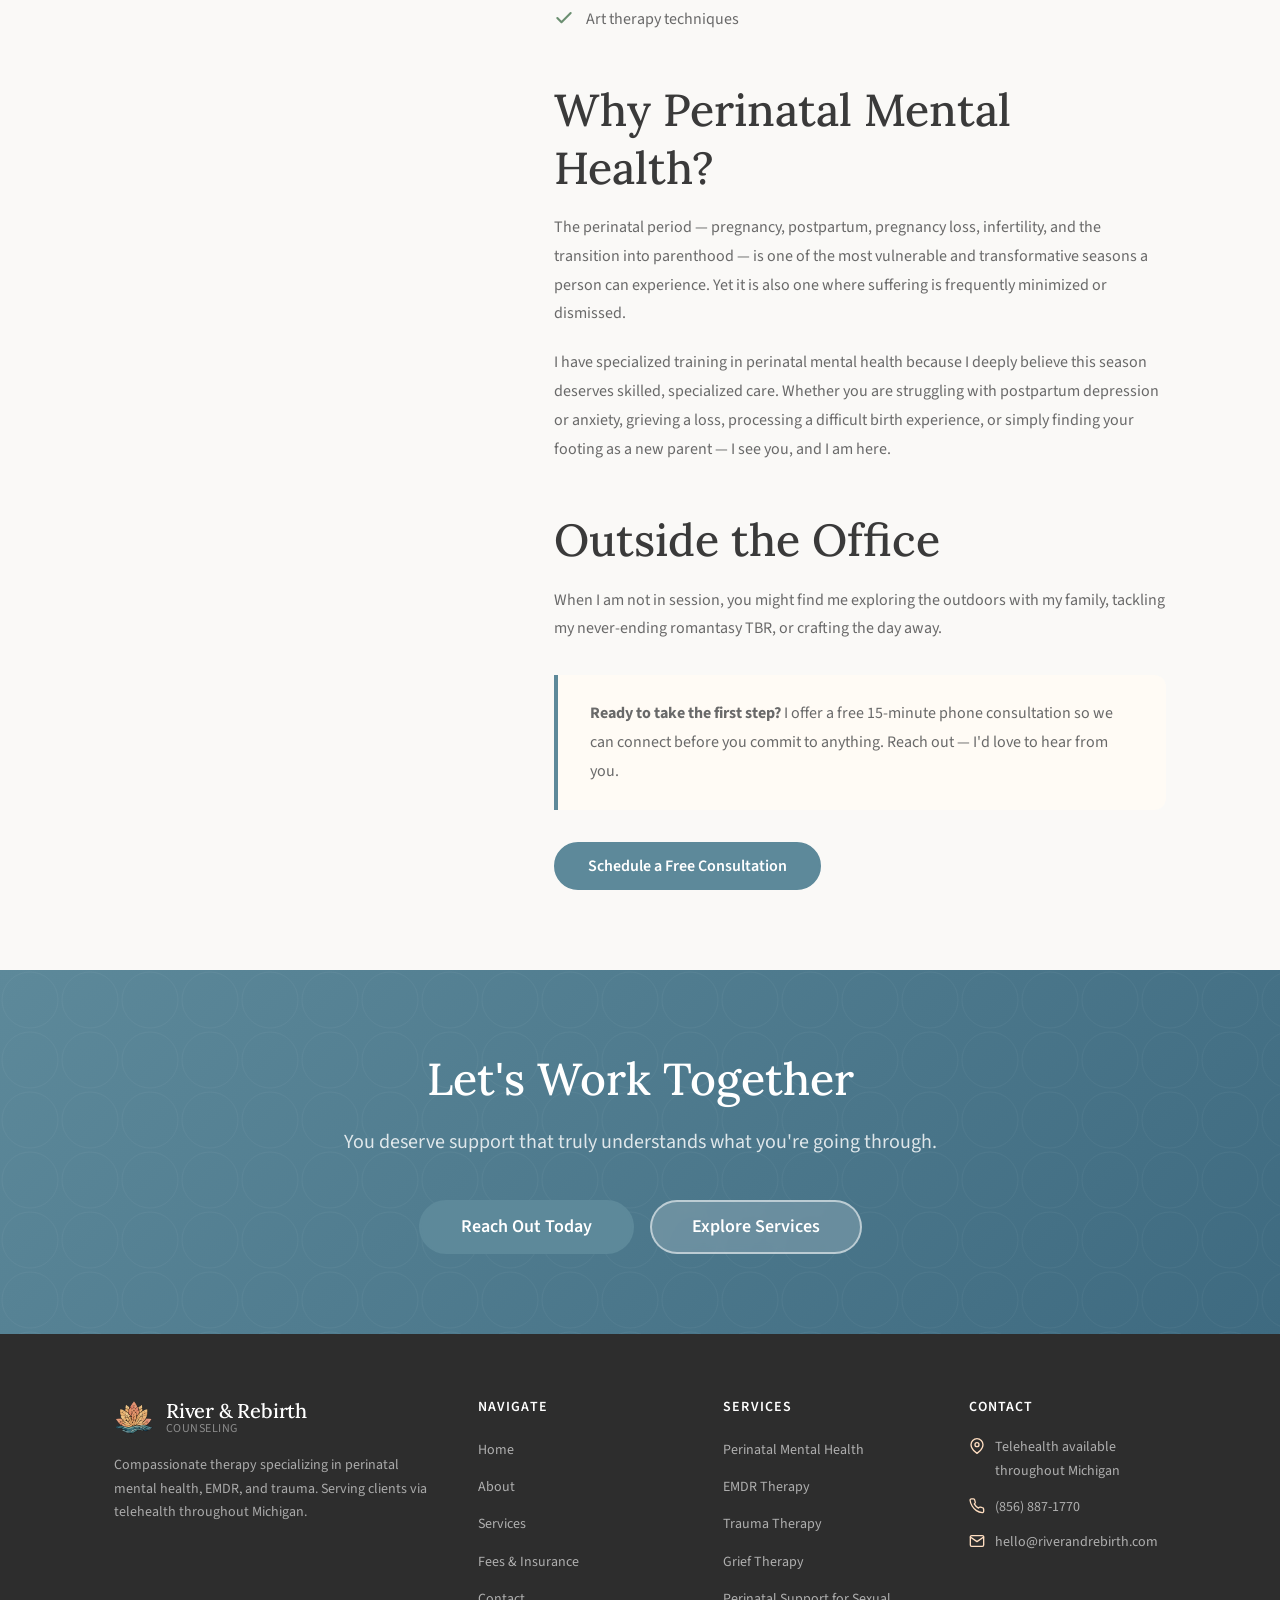
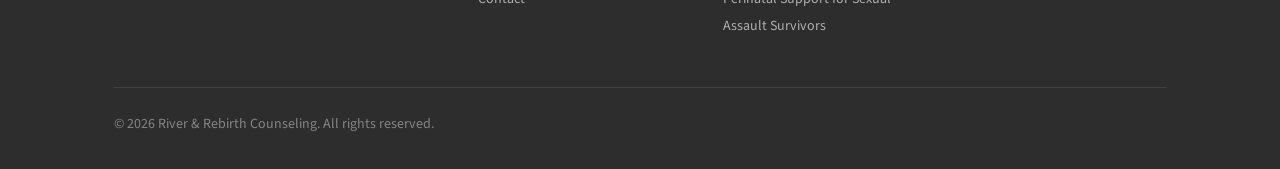
==== commit 90005270: "Replace logo and headshot references with WebP assets Agent-Logs-Url: https://github.com/tmaier-kett" ====
--- a/about.html
+++ b/about.html
@@ -3,11 +3,11 @@
 <head>
   <meta charset="UTF-8">
   <meta name="viewport" content="width=device-width, initial-scale=1.0">
-  <title>About | River &amp; Rebirth Counseling — Fenton, MI</title>
+  <title>About | River &amp; Rebirth Counseling — Michigan</title>
   <meta name="description" content="Meet your therapist at River &amp; Rebirth Counseling. Learn about the training, philosophy, and approach behind the care you'll receive.">
   <meta name="theme-color" content="#6B8F71">
 
-  <link rel="icon" href="assets/images/logo.png" type="image/png">
+  <link rel="icon" href="assets/images/logo.webp" type="image/webp">
   <link rel="preconnect" href="https://fonts.googleapis.com">
   <link rel="preconnect" href="https://fonts.gstatic.com" crossorigin>
   <link href="https://fonts.googleapis.com/css2?family=Lora:ital,wght@0,400;0,500;0,600;1,400;1,500&family=Source+Sans+Pro:wght@300;400;600;700&display=swap" rel="stylesheet">
@@ -20,7 +20,7 @@
   <header class="site-header" role="banner">
     <div class="container">
       <a href="index.html" class="site-logo" aria-label="River &amp; Rebirth Counseling — Home">
-        <img class="site-logo__icon" src="assets/images/logo.png" alt="" aria-hidden="true">
+        <img class="site-logo__icon" src="assets/images/logo.webp" alt="" aria-hidden="true">
         <span class="site-logo__text">
           <span class="site-logo__name">River &amp; Rebirth</span>
           <span class="site-logo__tagline">Counseling</span>
@@ -36,8 +36,8 @@
             <a href="perinatal-mental-health.html" role="menuitem">Perinatal Mental Health</a>
             <a href="emdr-therapy.html" role="menuitem">EMDR Therapy</a>
             <a href="trauma-therapy.html" role="menuitem">Trauma Therapy</a>
+            <a href="grief-therapy.html" role="menuitem">Grief Therapy</a>
             <a href="perinatal-support-sexual-assault-survivors.html" role="menuitem">Perinatal Support for Sexual Assault Survivors</a>
-            <a href="grief-therapy.html" role="menuitem">Grief Therapy</a>
           </div>
         </div>
         <a href="fees-insurance.html">Fees</a>
@@ -76,7 +76,7 @@
           <!-- Sidebar -->
           <aside class="therapist-sidebar" aria-label="Therapist profile">
             <div class="therapist-photo">
-              <img src="assets/images/headshot.jpg" alt="Therapist headshot for River &amp; Rebirth Counseling">
+              <img src="assets/images/headshot.webp" alt="Therapist headshot for River &amp; Rebirth Counseling">
             </div>
 
             <div class="credential-list">
@@ -194,7 +194,7 @@
       <div class="footer-grid">
         <div class="footer-brand">
           <a href="index.html" class="site-logo">
-            <img class="site-logo__icon" src="assets/images/logo.png" alt="" aria-hidden="true">
+            <img class="site-logo__icon" src="assets/images/logo.webp" alt="" aria-hidden="true">
             <span class="site-logo__text">
               <span class="site-logo__name">River &amp; Rebirth</span>
               <span class="site-logo__tagline">Counseling</span>
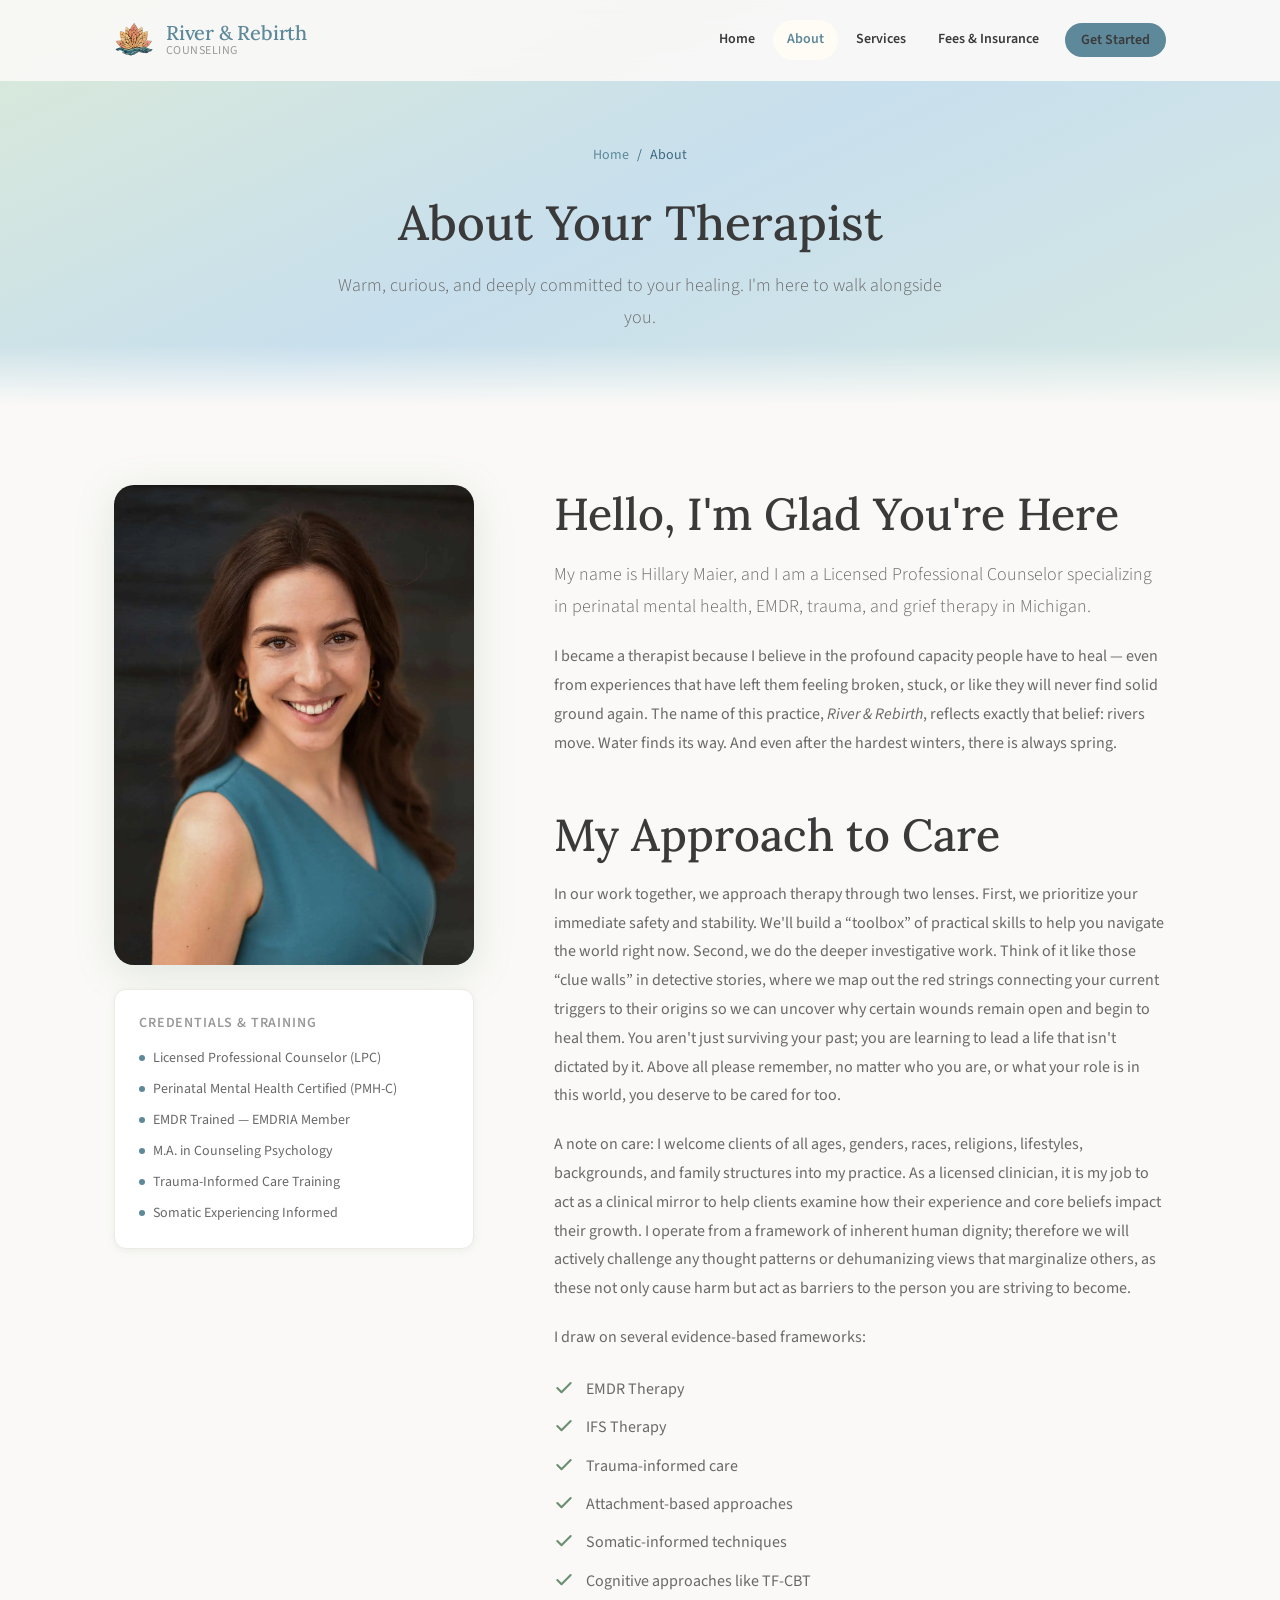
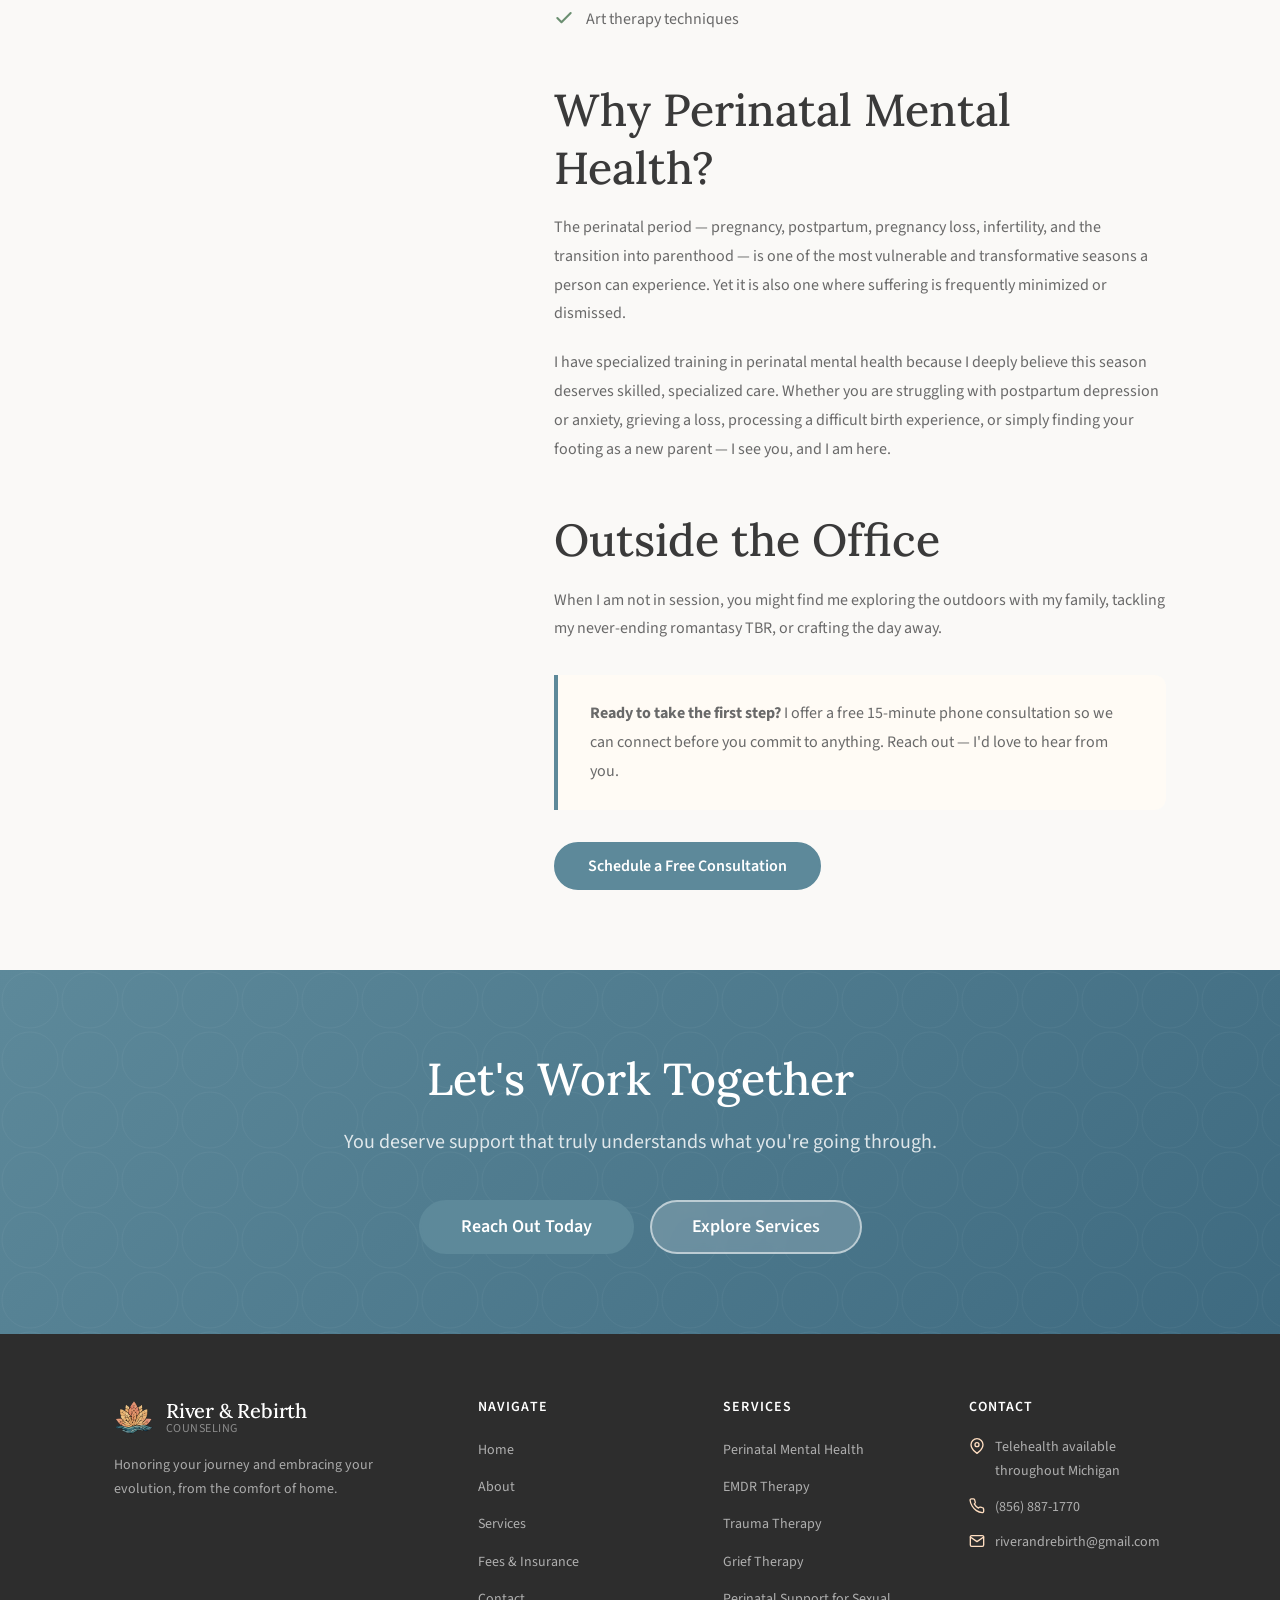
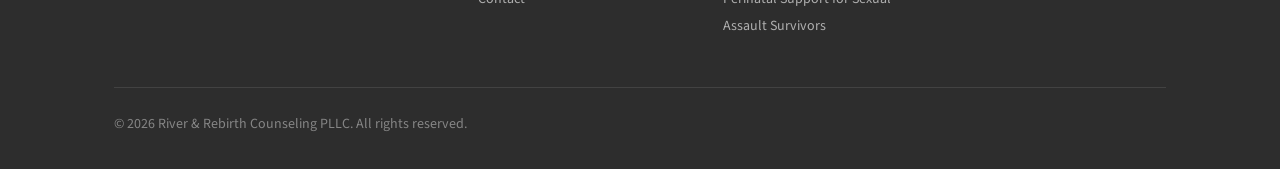
==== commit d00e8da2: "Various updates" ====
--- a/about.html
+++ b/about.html
@@ -40,7 +40,7 @@
             <a href="perinatal-support-sexual-assault-survivors.html" role="menuitem">Perinatal Support for Sexual Assault Survivors</a>
           </div>
         </div>
-        <a href="fees-insurance.html">Fees</a>
+        <a href="fees-insurance.html">Fees & Insurance</a>
         <a href="contact.html" class="btn btn--primary btn--sm">Get Started</a>
       </nav>
 
@@ -63,7 +63,7 @@
         </nav>
         <h1>About Your Therapist</h1>
         <p class="lead">
-          Warm, curious, and deeply committed to your healing — I'm here to walk alongside you.
+          Warm, curious, and deeply committed to your healing. I'm here to walk alongside you.
         </p>
       </div>
     </section>
@@ -97,7 +97,7 @@
             <h2 id="about-content-heading">Hello, I'm Glad You're Here</h2>
             <p class="lead">
               My name is Hillary Maier, and I am a Licensed Professional Counselor
-              specializing in EMDR, grief, and trauma therapy in Michigan.
+              specializing in perinatal mental health, EMDR, trauma, and grief therapy in Michigan.
             </p>
             <p>
               I became a therapist because I believe in the profound capacity people have to heal —
@@ -200,7 +200,7 @@
               <span class="site-logo__tagline">Counseling</span>
             </span>
           </a>
-          <p>Compassionate therapy specializing in perinatal mental health, EMDR, and trauma. Serving clients via telehealth throughout Michigan.</p>
+          <p>Honoring your journey and embracing your evolution, from the comfort of home.</p>
         </div>
         <div class="footer-col">
           <h4>Navigate</h4>
@@ -234,12 +234,12 @@
           </div>
           <div class="footer-contact-item">
             <svg viewBox="0 0 24 24" fill="none" stroke="currentColor" stroke-width="2" stroke-linecap="round" stroke-linejoin="round" aria-hidden="true"><path d="M4 4h16c1.1 0 2 .9 2 2v12c0 1.1-.9 2-2 2H4c-1.1 0-2-.9-2-2V6c0-1.1.9-2 2-2z"/><polyline points="22,6 12,13 2,6"/></svg>
-            <a href="mailto:hello@riverandrebirth.com">hello@riverandrebirth.com</a>
+            <a href="mailto:riverandrebirth@gmail.com">riverandrebirth@gmail.com</a>
           </div>
         </div>
       </div>
       <div class="footer-bottom">
-        <p>&copy; <span id="year"></span> River &amp; Rebirth Counseling. All rights reserved.</p>
+        <p>&copy; <span id="year"></span> River &amp; Rebirth Counseling PLLC. All rights reserved.</p>
       </div>
     </div>
   </footer>
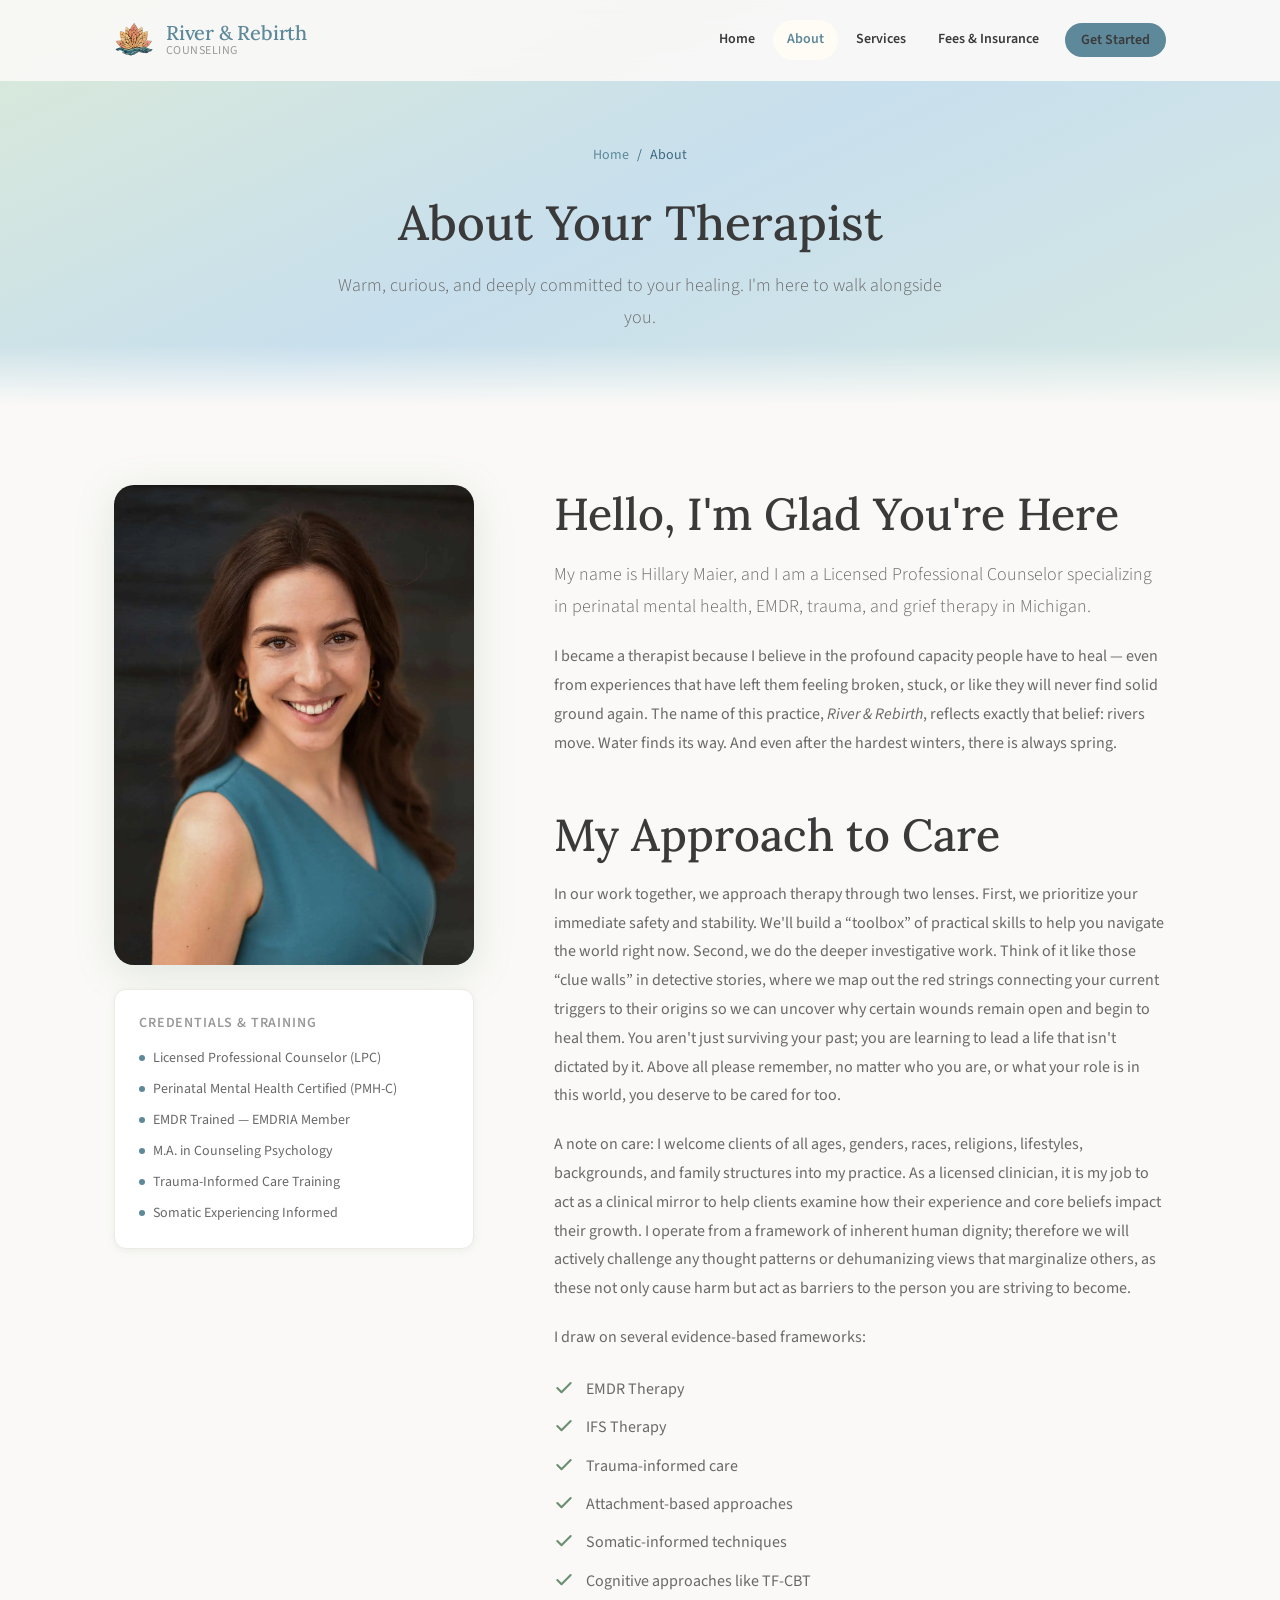
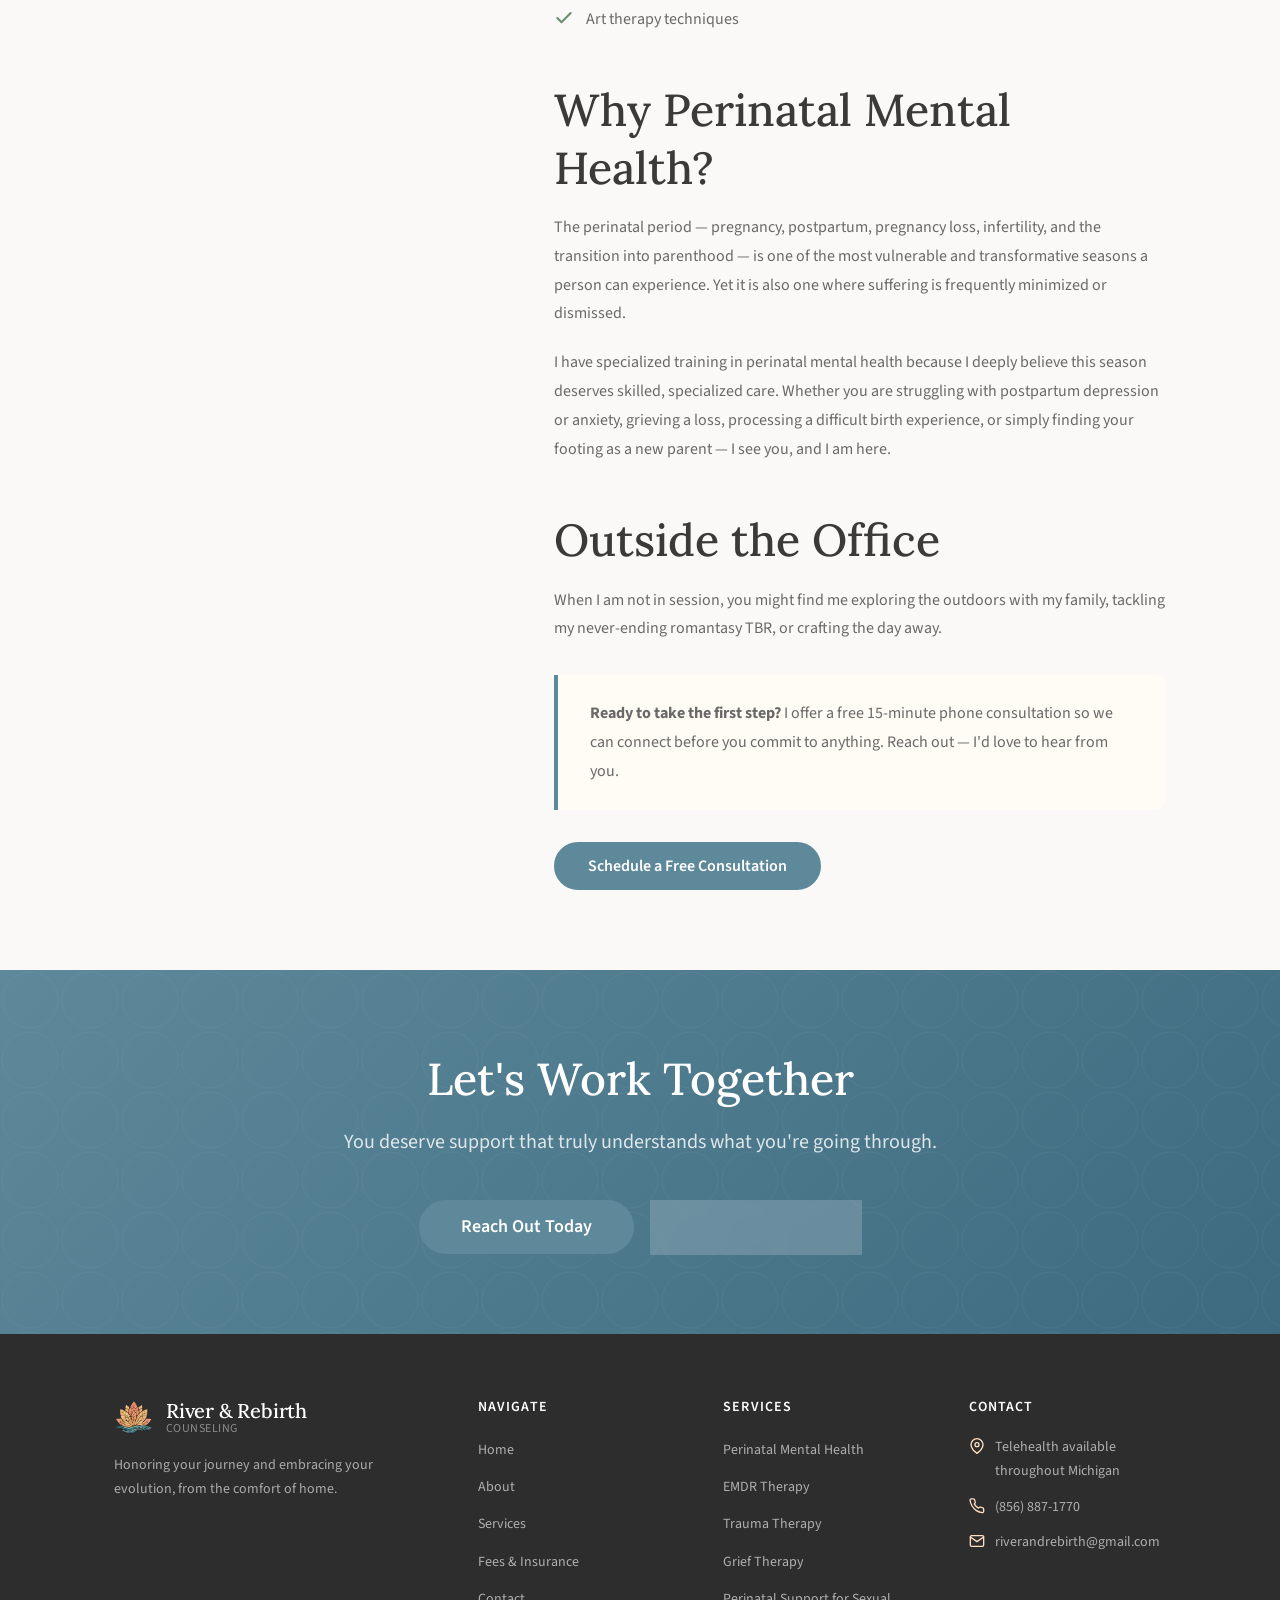
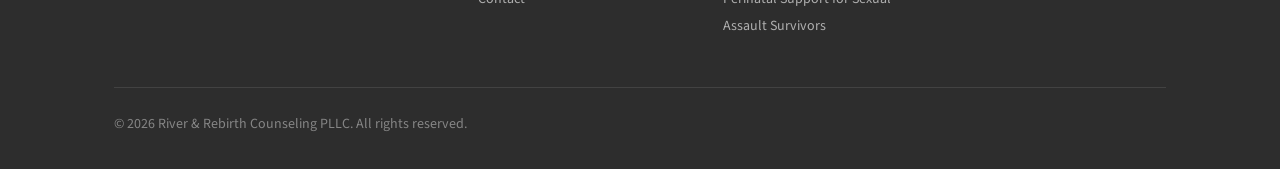
==== commit 26408420: "inserted google tag into header" ====
--- a/about.html
+++ b/about.html
@@ -1,6 +1,15 @@
 <!DOCTYPE html>
 <html lang="en">
 <head>
+    <!-- Google tag (gtag.js) -->
+  <script async src="https://www.googletagmanager.com/gtag/js?id=G-N3Q6PBNVCK"></script>
+  <script>
+    window.dataLayer = window.dataLayer || [];
+    function gtag(){dataLayer.push(arguments);}
+    gtag('js', new Date());
+
+    gtag('config', 'G-N3Q6PBNVCK');
+  </script>
   <meta charset="UTF-8">
   <meta name="viewport" content="width=device-width, initial-scale=1.0">
   <title>About | River &amp; Rebirth Counseling — Michigan</title>
--- a/assets/css/styles.css
+++ b/assets/css/styles.css
@@ -1242,6 +1242,84 @@
 .phase__content h3 { font-size: var(--fs-lg); margin-bottom: 0.5rem; }
 .phase__content p  { font-size: var(--fs-sm); margin: 0; }
 
+/* === CREDENTIAL FEATURE === */
+
+.credential-feature {
+  display: grid;
+  grid-template-columns: minmax(180px, 220px) 1fr;
+  gap: 2rem;
+  align-items: center;
+  background: linear-gradient(135deg, var(--clr-primary-bg), var(--clr-white));
+  border: 1px solid rgba(93, 137, 154, 0.18);
+  border-radius: var(--radius-lg);
+  padding: 2rem;
+  margin-block: 2.5rem;
+  box-shadow: var(--shadow-sm);
+}
+
+.credential-feature--secondary {
+  background: linear-gradient(135deg, var(--clr-secondary-bg), var(--clr-white));
+  border-color: rgba(91, 143, 168, 0.18);
+}
+
+.credential-feature__media {
+  background: rgba(255, 255, 255, 0.92);
+  border: 1px solid var(--clr-border-light);
+  border-radius: var(--radius);
+  padding: 1.25rem;
+  box-shadow: var(--shadow-sm);
+}
+
+.credential-feature__media picture,
+.credential-feature__media img {
+  display: block;
+  width: 100%;
+}
+
+.credential-feature__eyebrow {
+  display: inline-block;
+  font-size: var(--fs-xs);
+  font-weight: var(--fw-semibold);
+  letter-spacing: 0.12em;
+  text-transform: uppercase;
+  color: var(--clr-primary);
+  margin-bottom: 0.75rem;
+}
+
+.credential-feature__content h2,
+.credential-feature__content h3 {
+  margin-top: 0;
+  margin-bottom: 1rem;
+}
+
+.credential-feature__content p:last-of-type {
+  margin-bottom: 0;
+}
+
+.credential-feature__list {
+  display: grid;
+  gap: 0.75rem;
+  margin-top: 1.25rem;
+}
+
+.credential-feature__list li {
+  display: flex;
+  align-items: flex-start;
+  gap: 0.75rem;
+  color: var(--clr-text-light);
+  line-height: 1.65;
+}
+
+.credential-feature__list li::before {
+  content: '';
+  width: 10px;
+  height: 10px;
+  border-radius: 50%;
+  background: linear-gradient(135deg, var(--clr-primary), var(--clr-secondary));
+  flex-shrink: 0;
+  margin-top: 0.45rem;
+}
+
 /* === FEES PAGE === */
 
 .fee-table {
@@ -1527,6 +1605,7 @@
   .footer-grid { grid-template-columns: 1fr 1fr; gap: 2rem; }
   .about-page-grid { grid-template-columns: 300px 1fr; gap: 3rem; }
   .contact-layout { grid-template-columns: 1fr; gap: 2rem; }
+  .credential-feature { grid-template-columns: 180px 1fr; }
 }
 
 @media (max-width: 768px) {
@@ -1617,6 +1696,8 @@
   .footer-bottom { flex-direction: column; text-align: center; }
   .about-page-grid { grid-template-columns: 1fr; }
   .therapist-sidebar { position: static; }
+  .credential-feature { grid-template-columns: 1fr; padding: 1.5rem; }
+  .credential-feature__media { max-width: 220px; margin: 0 auto; }
 
   blockquote::before { display: none; }
   blockquote { padding: 0; }
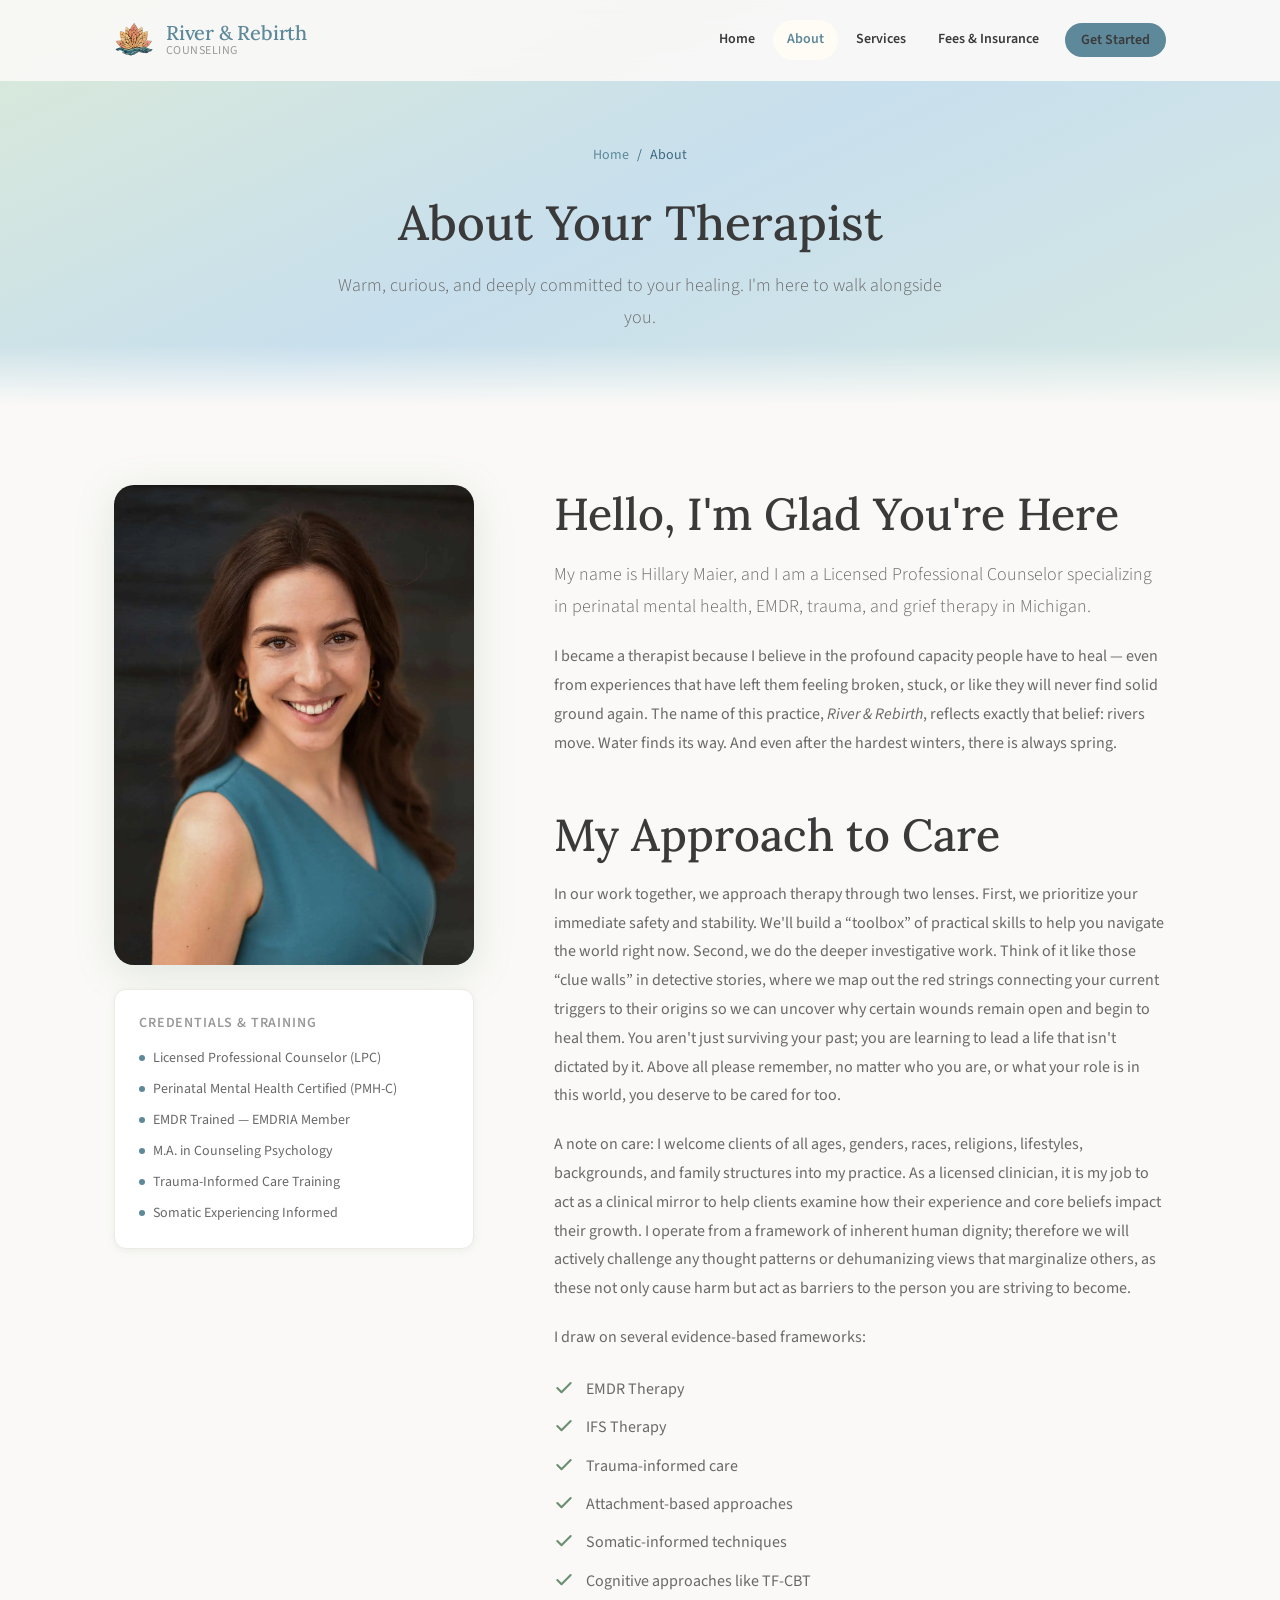
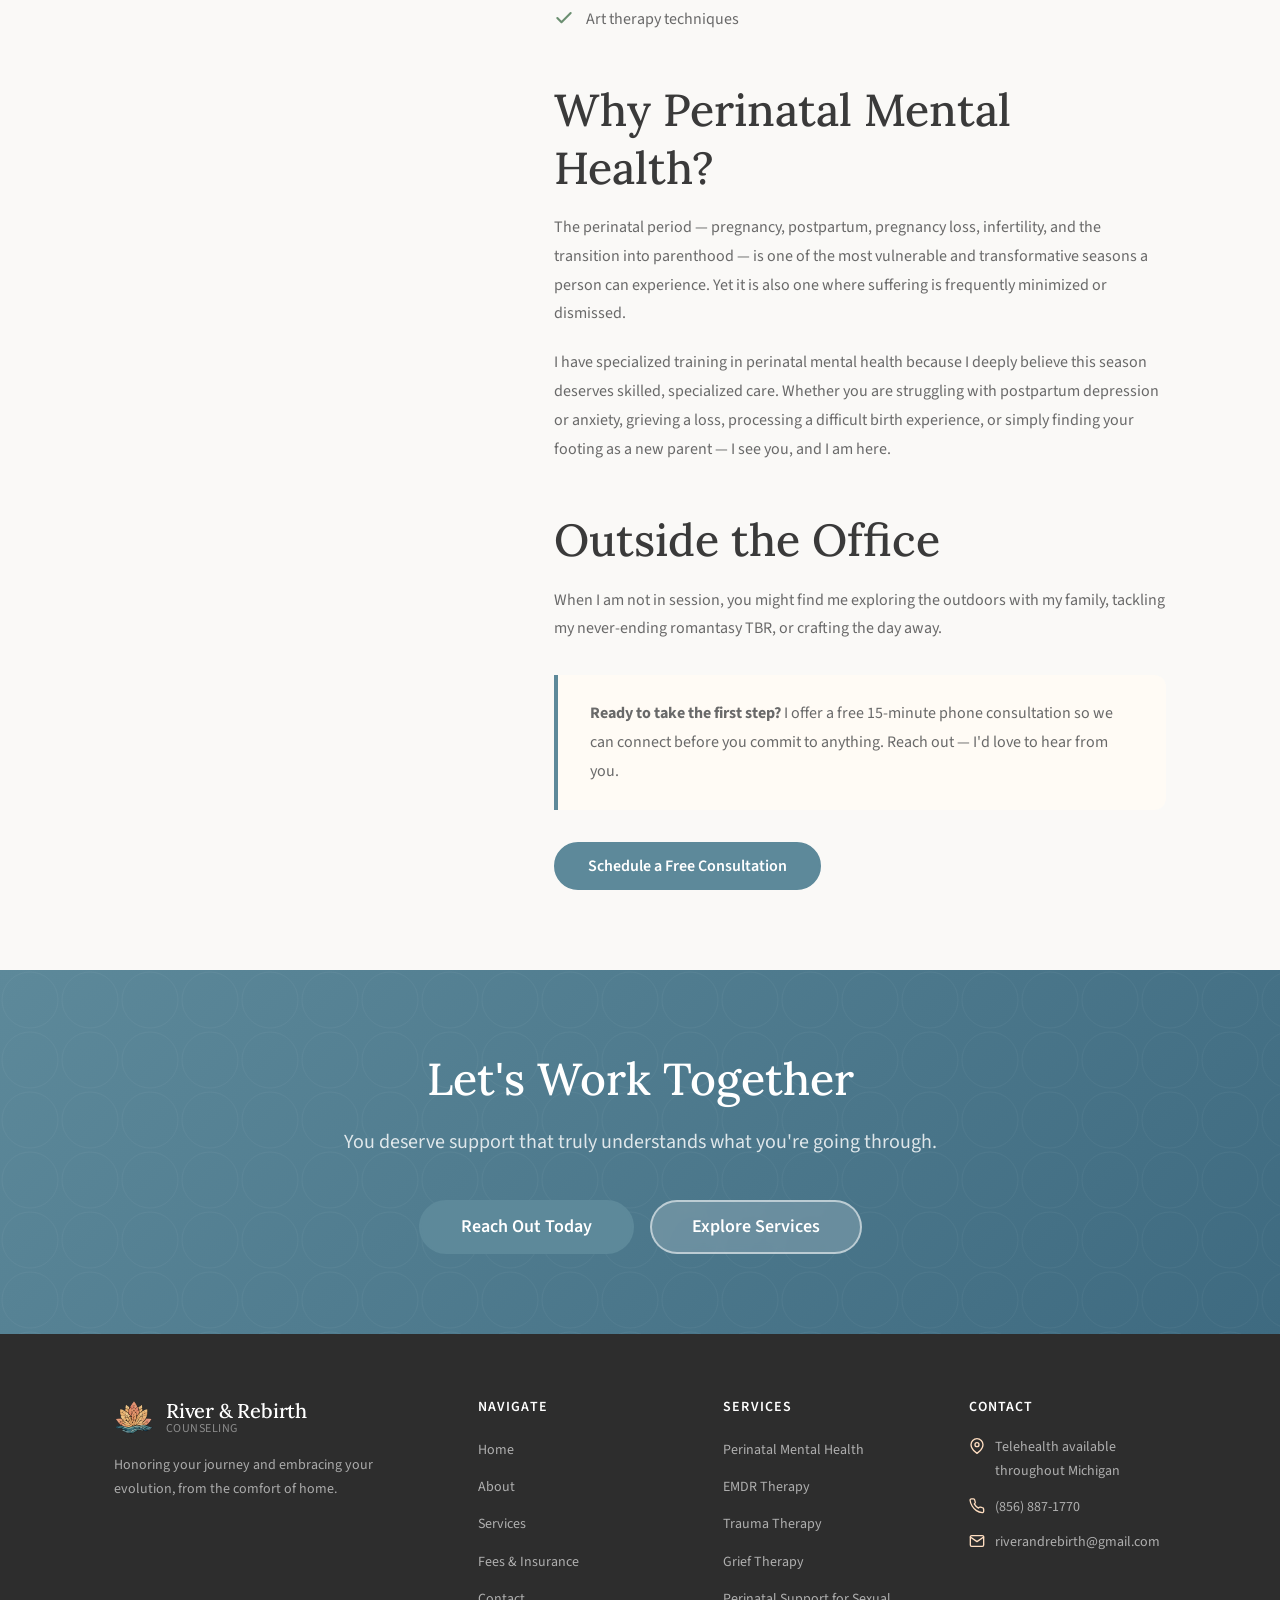
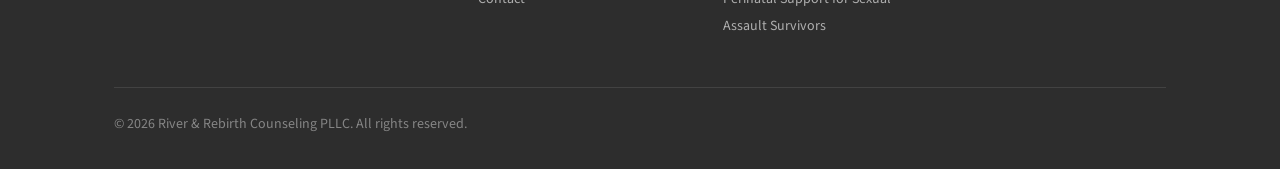
==== commit acf636d4: "update directory wording" ====
--- a/about.html
+++ b/about.html
@@ -176,7 +176,7 @@
             </div>
 
             <div class="mt-4">
-              <a href="contact.html" class="btn btn--primary">Schedule a Free Consultation</a>
+              <a href="https://riverandrebirth.sessionshealth.com/" class="btn btn--primary">Schedule a Free Consultation</a>
             </div>
           </div>
         </div>
--- a/assets/css/styles.css
+++ b/assets/css/styles.css
@@ -1415,6 +1415,17 @@
   margin: 0;
 }
 
+.contact-detail-item__link {
+  text-decoration: underline;
+}
+
+.contact-details__divider {
+  width: 100%;
+  border: 0;
+  border-top: 1px solid var(--clr-border-light);
+  margin: 0.25rem 0;
+}
+
 /* === CRISIS BOX === */
 
 .crisis-box {
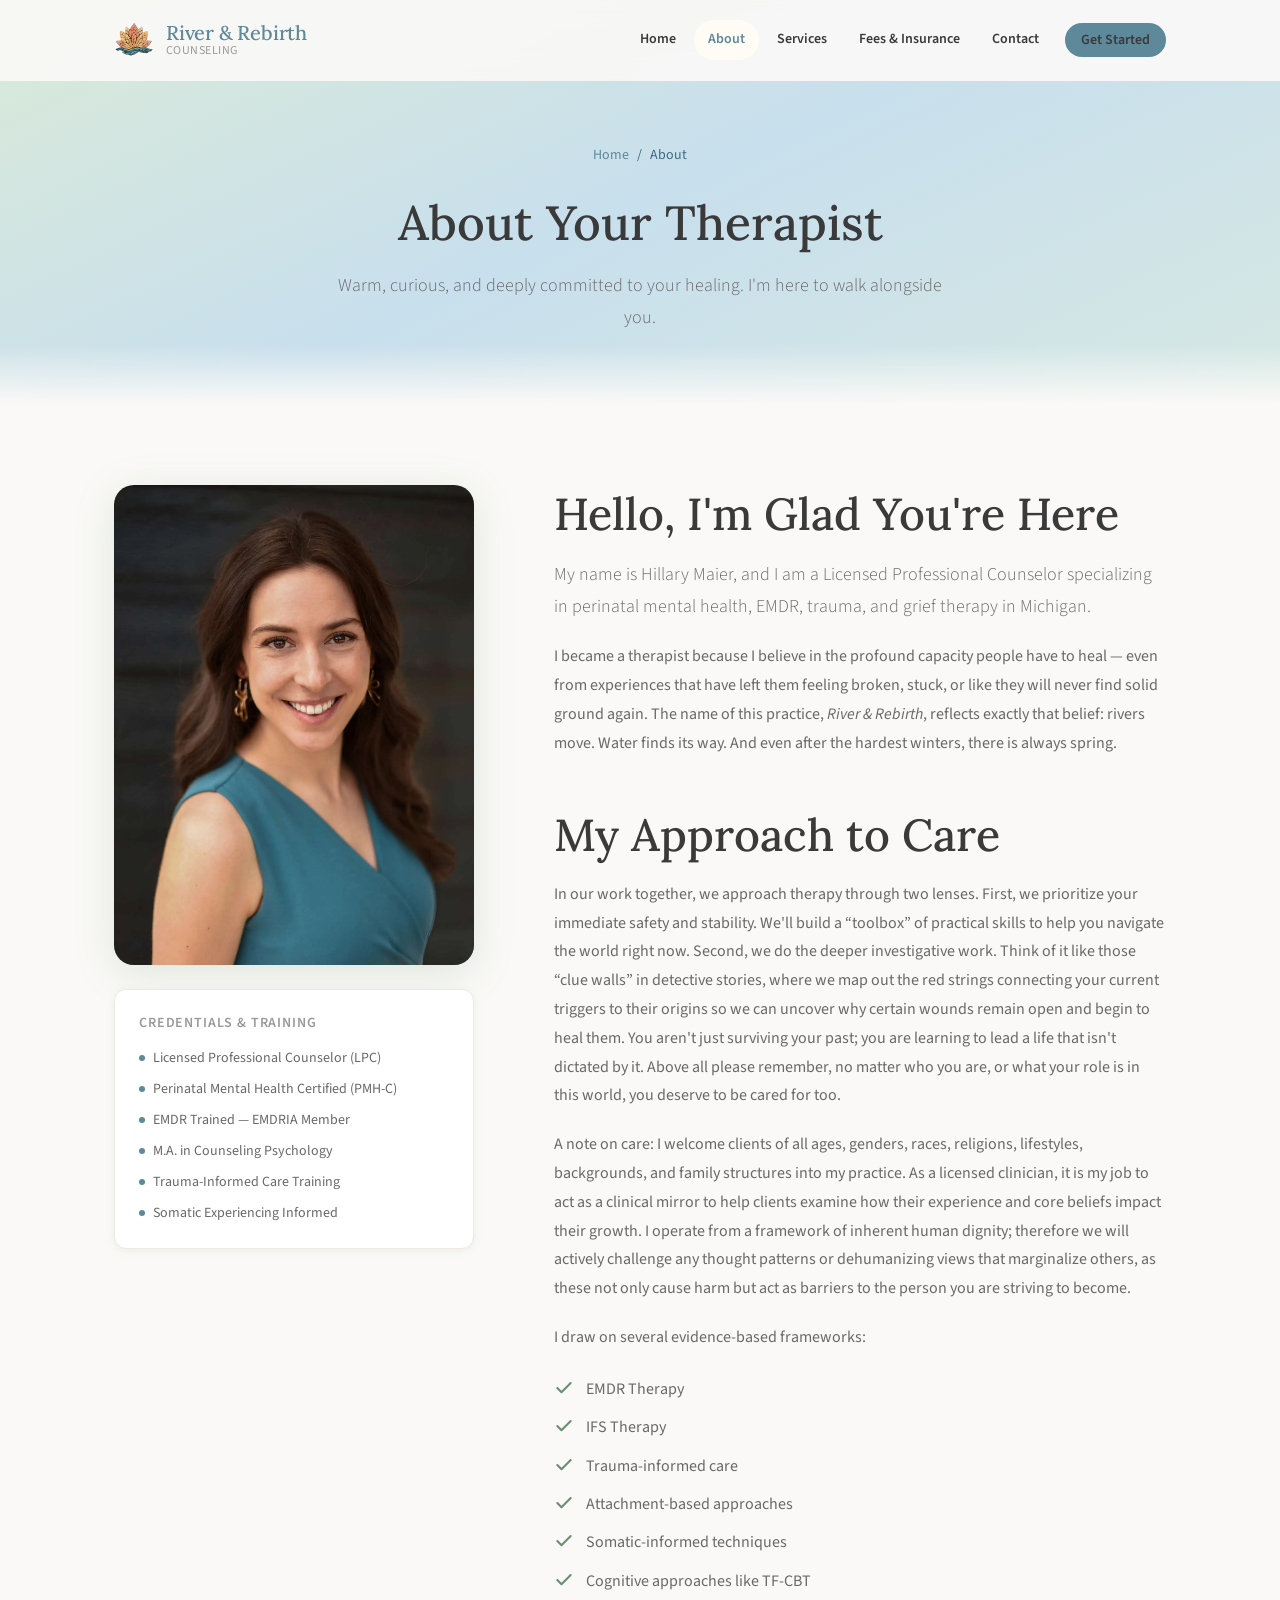
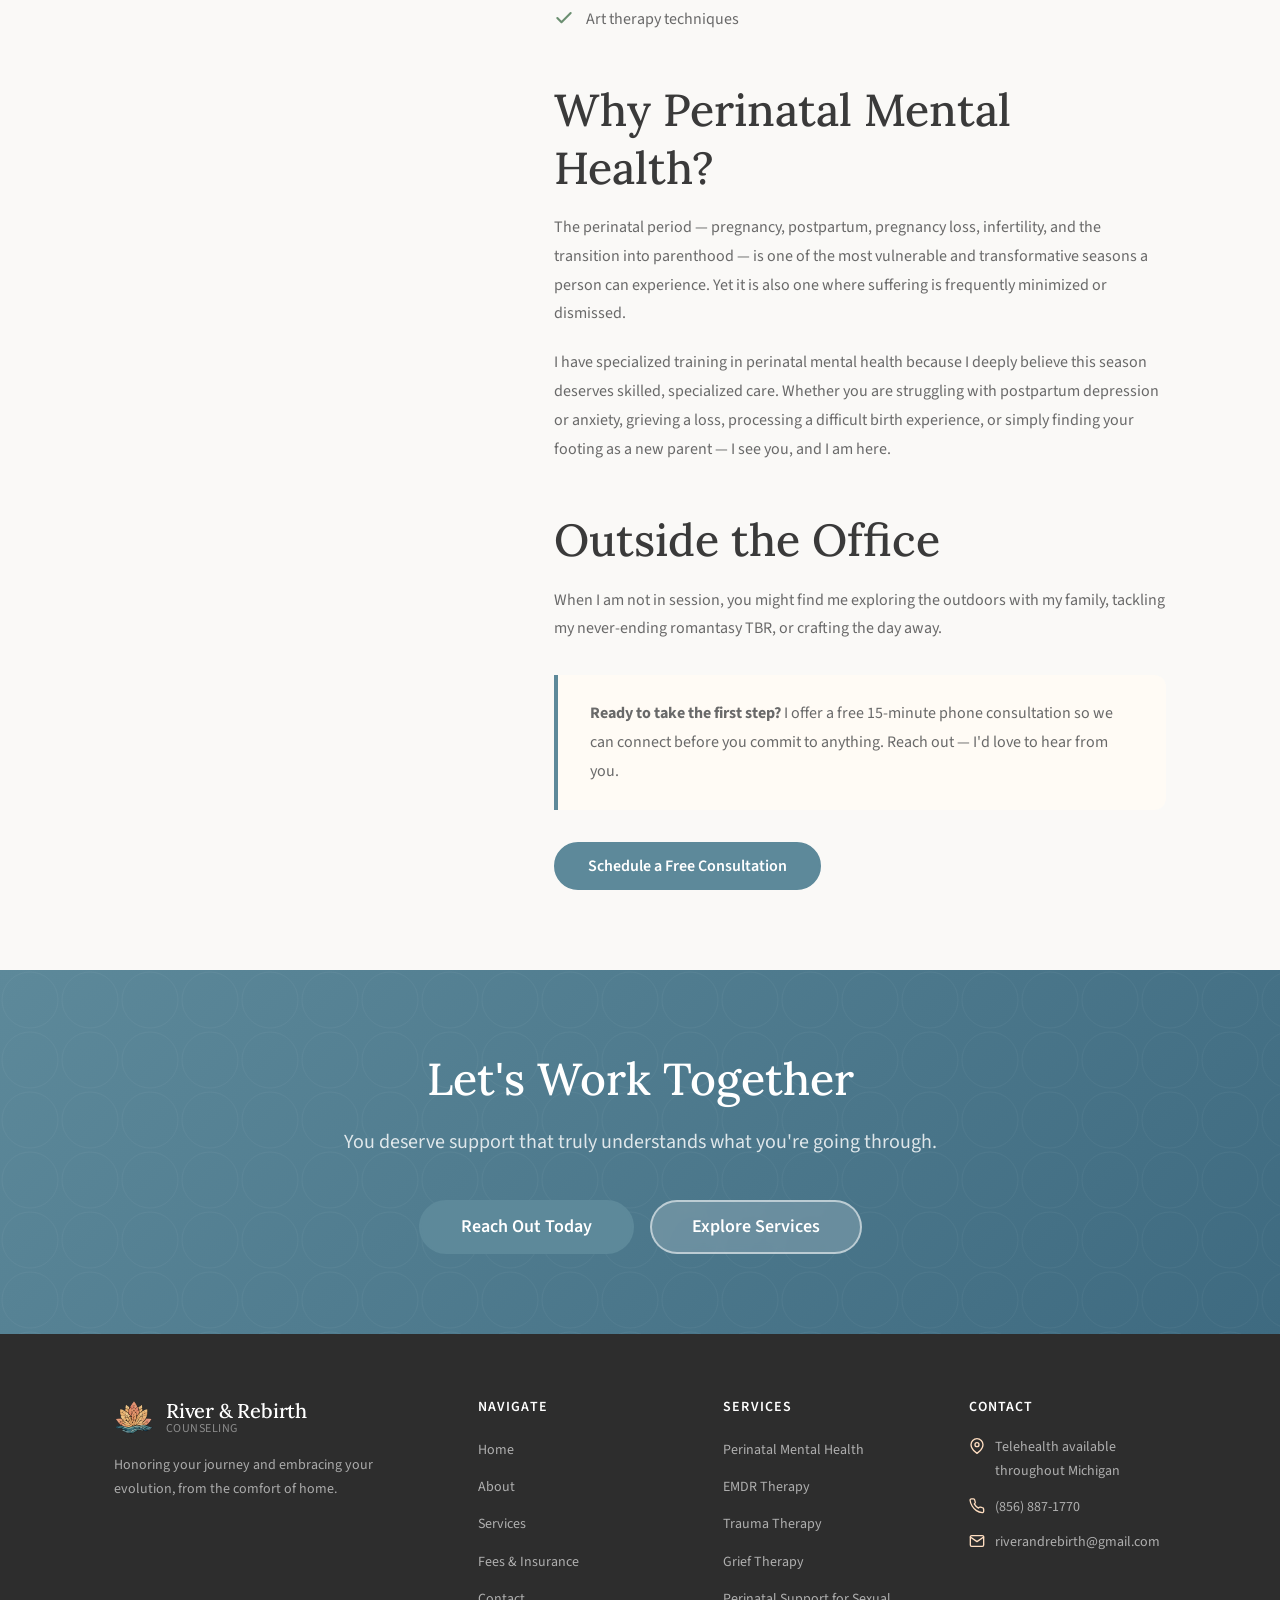
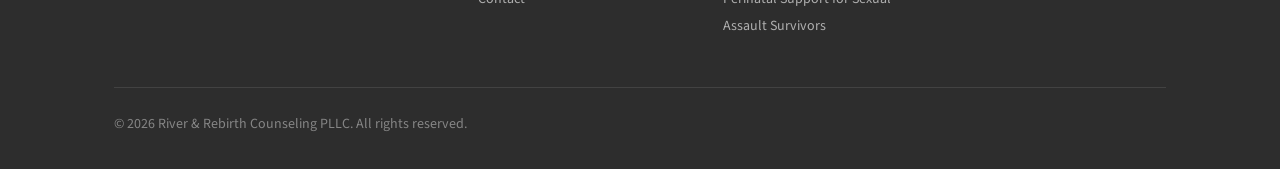
==== commit 8a4bda19: "Update contact CTA and navbar links - add large scheduling CTA on contact hero  - point nav Get Star" ====
--- a/about.html
+++ b/about.html
@@ -50,7 +50,8 @@
           </div>
         </div>
         <a href="fees-insurance.html">Fees & Insurance</a>
-        <a href="contact.html" class="btn btn--primary btn--sm">Get Started</a>
+        <a href="contact.html">Contact</a>
+        <a href="https://riverandrebirth.sessionshealth.com/" class="btn btn--primary btn--sm">Get Started</a>
       </nav>
 
       <button class="nav-toggle" aria-expanded="false" aria-controls="main-nav" aria-label="Toggle navigation">
